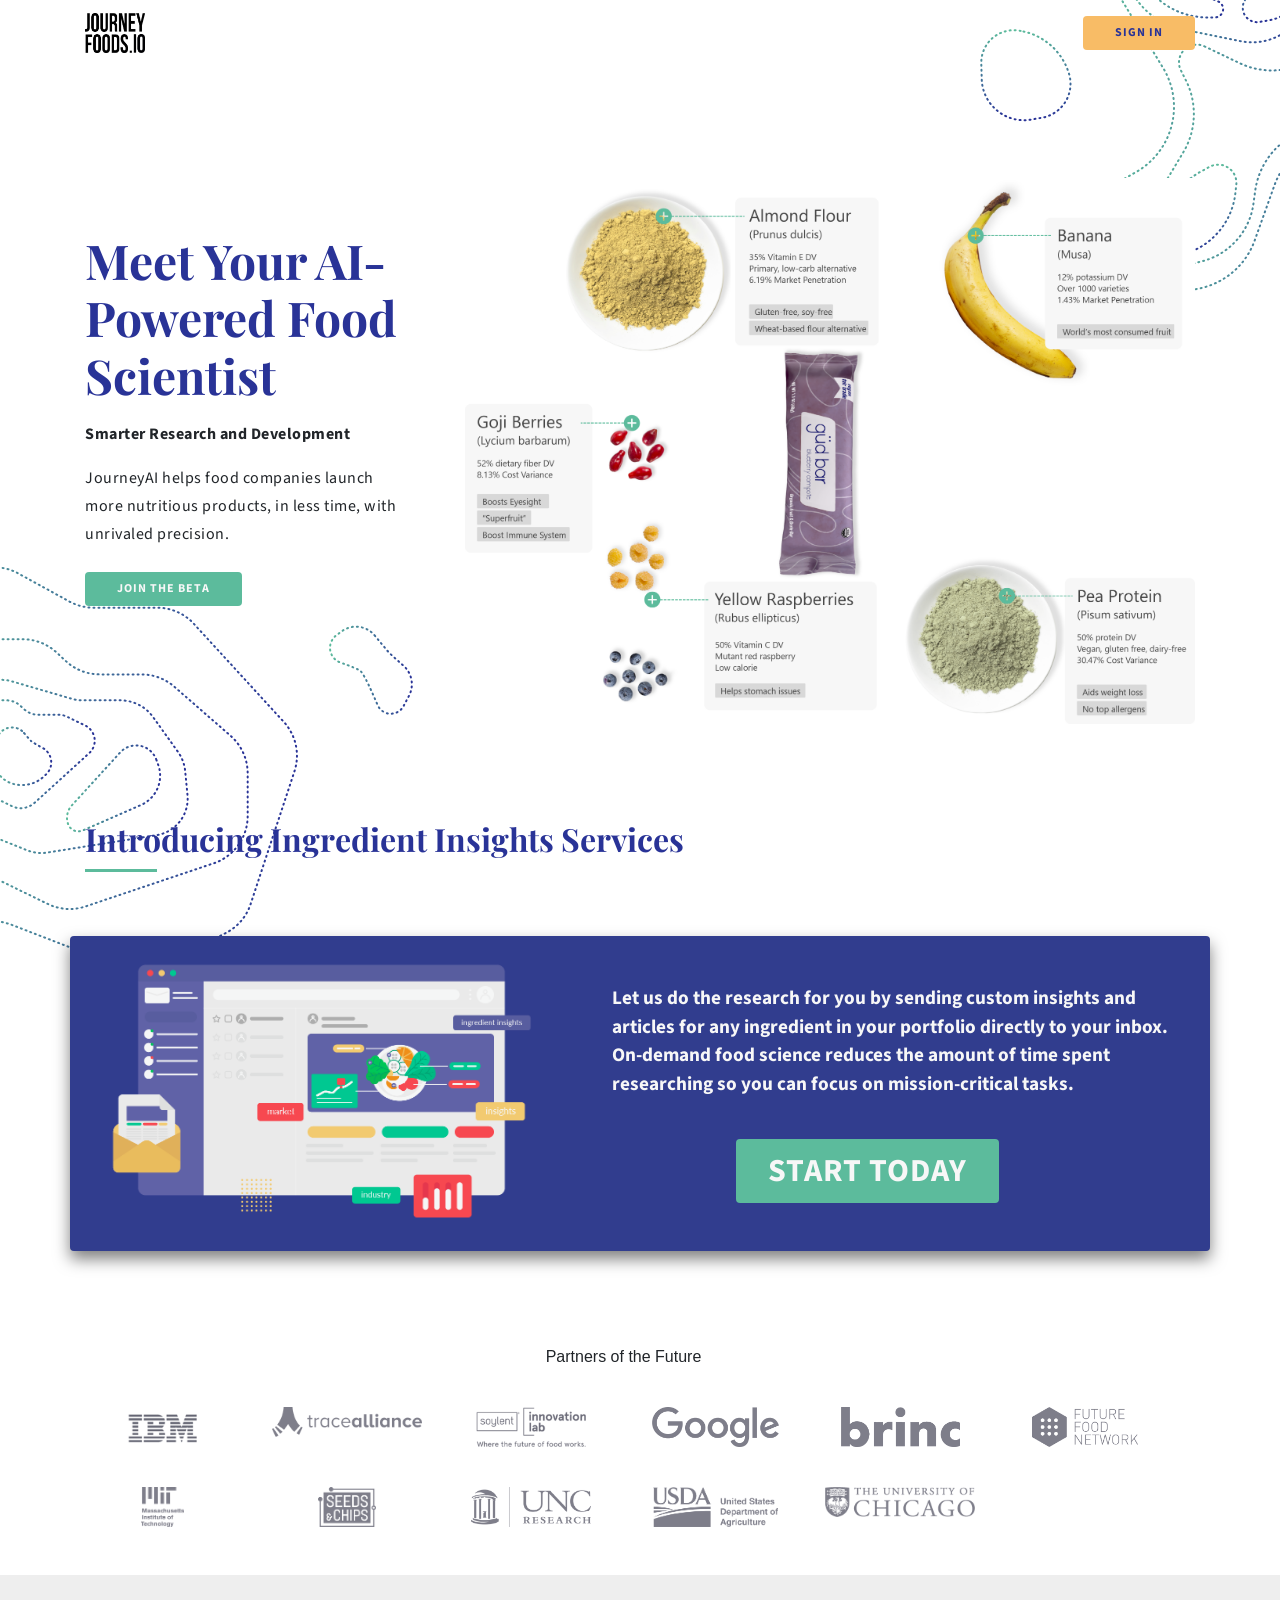
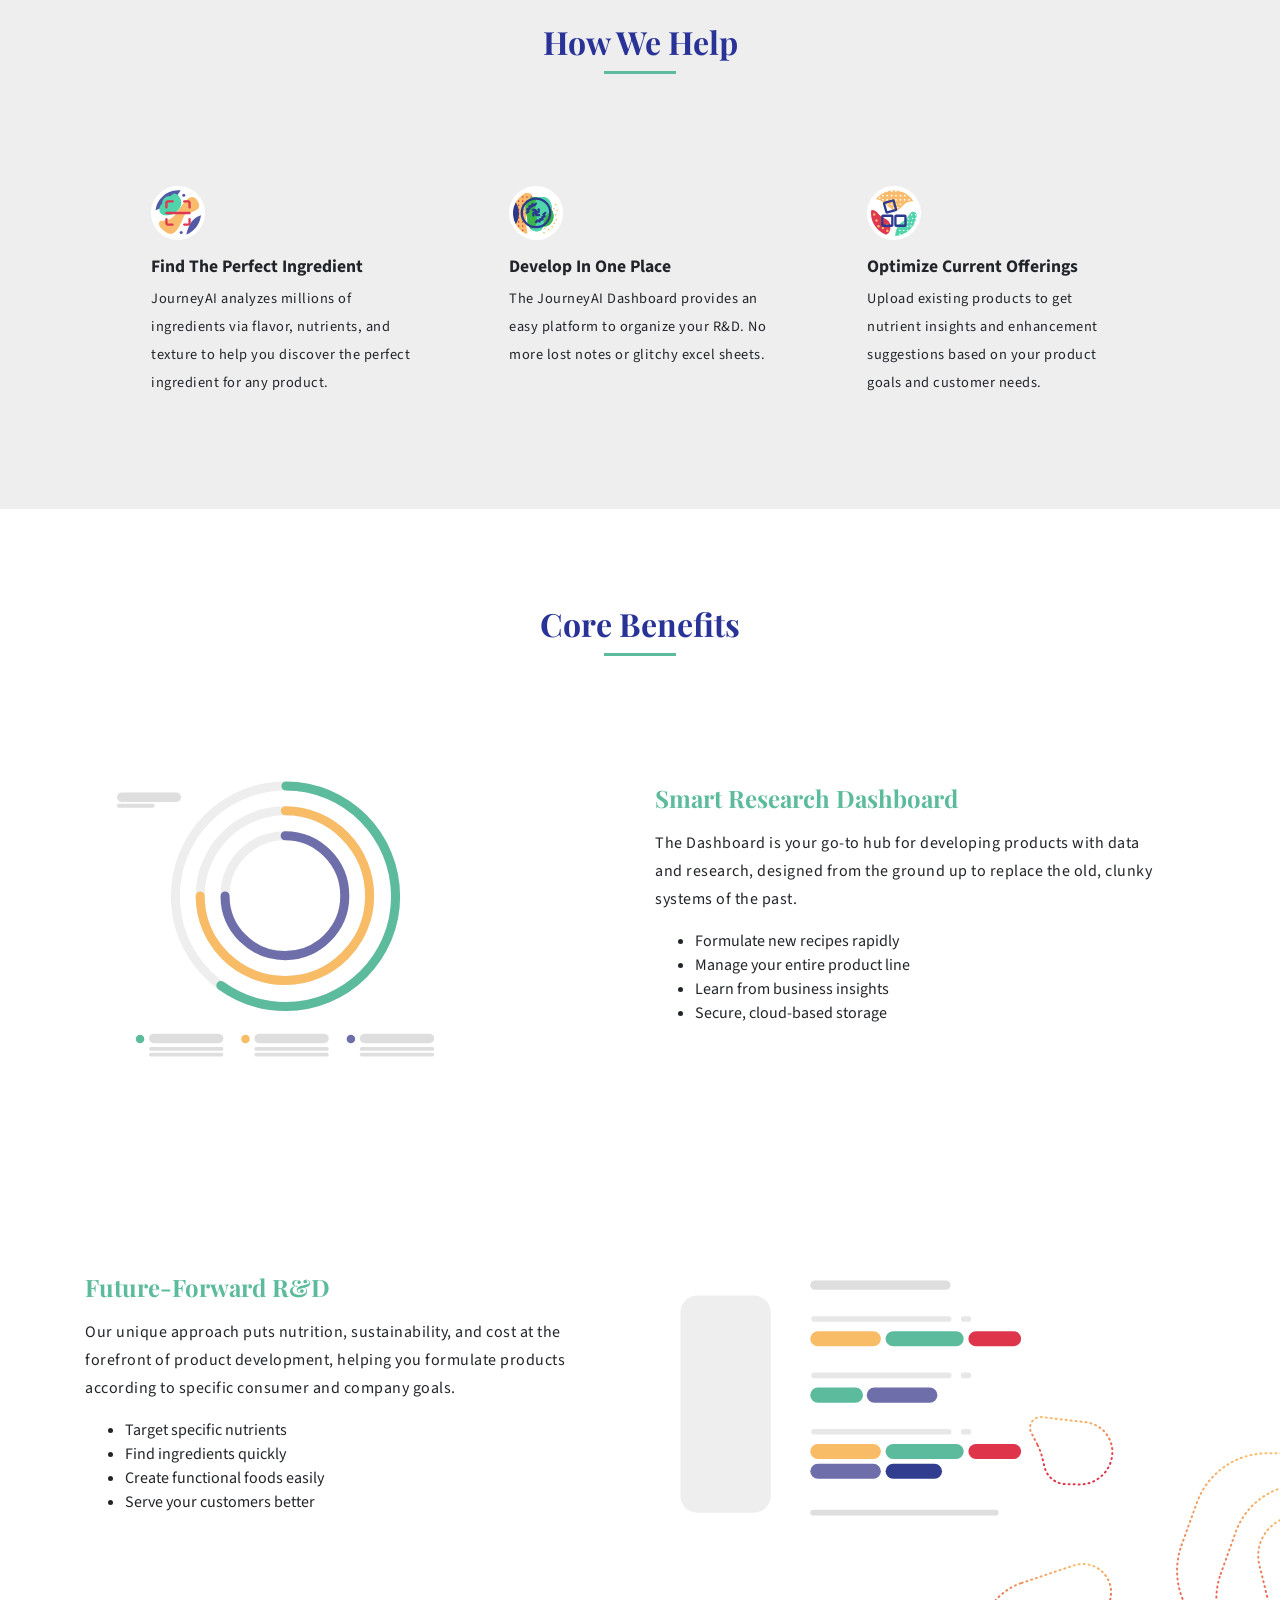
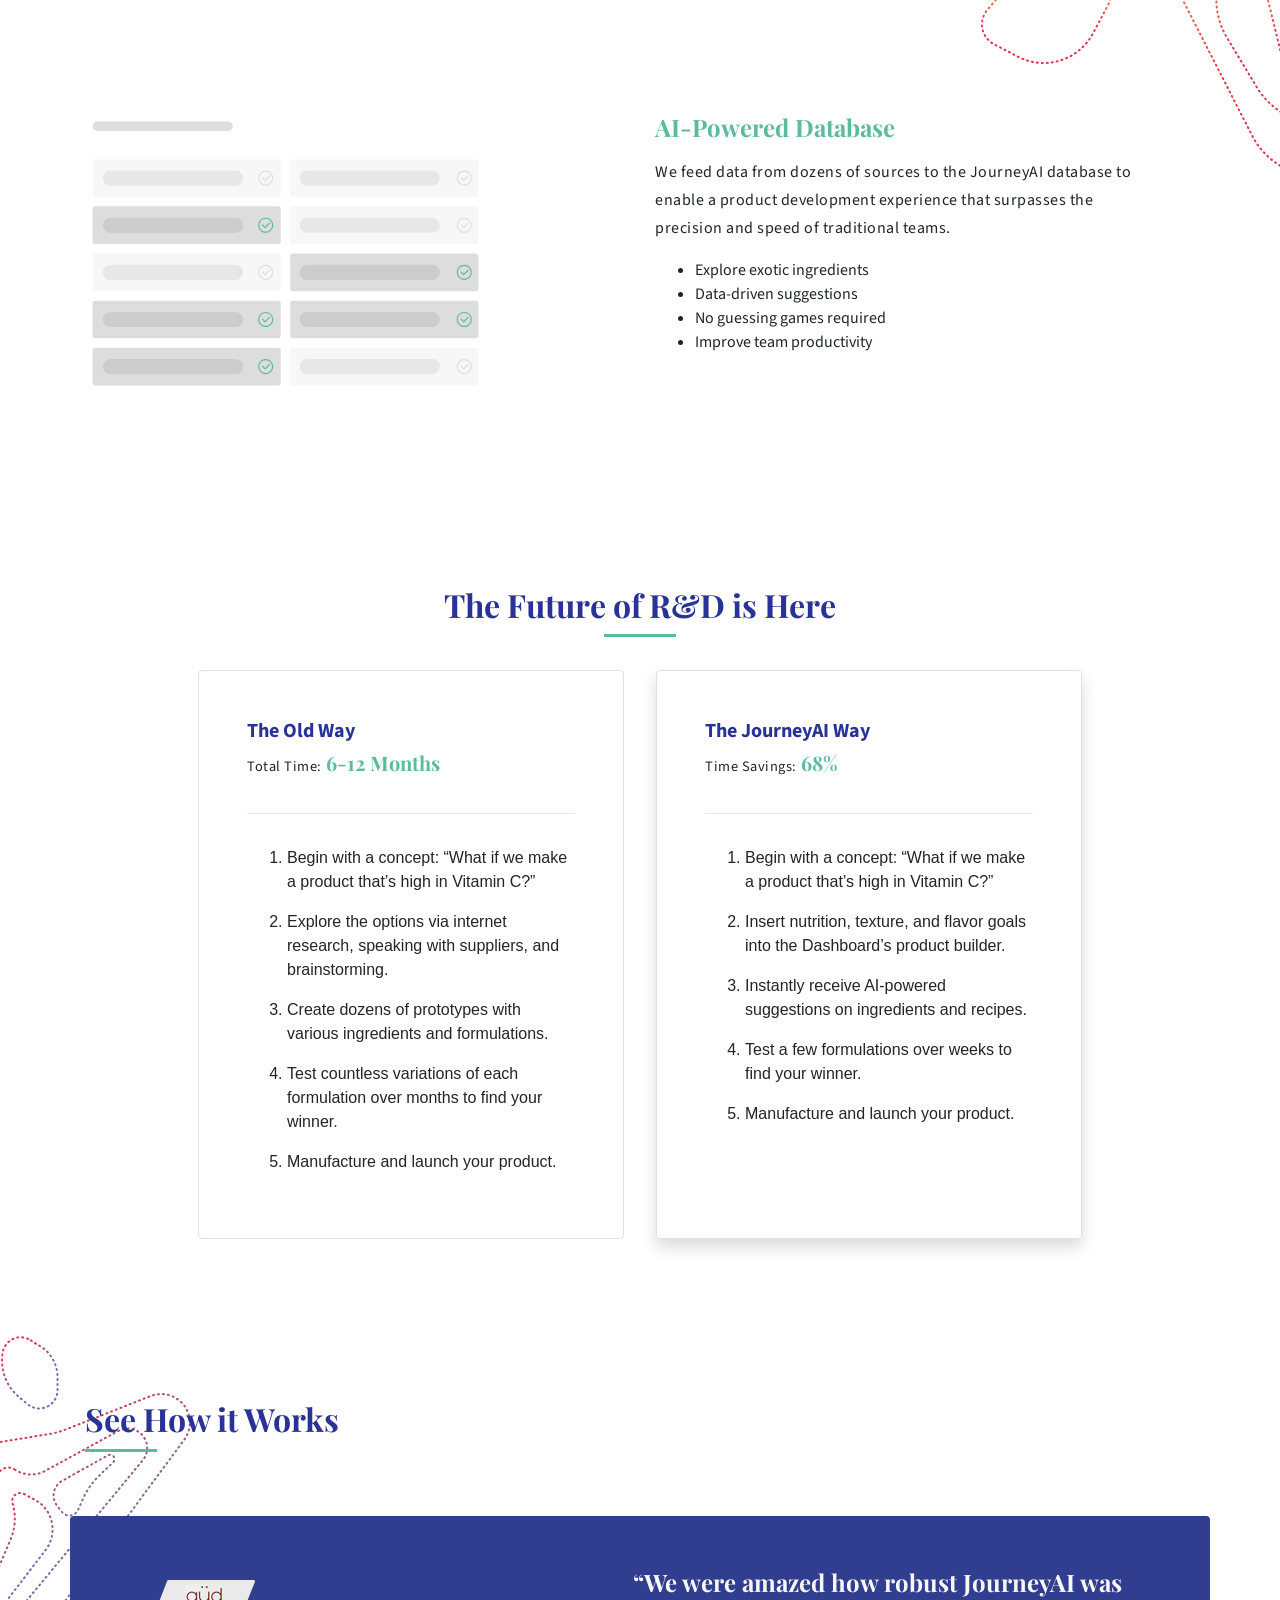
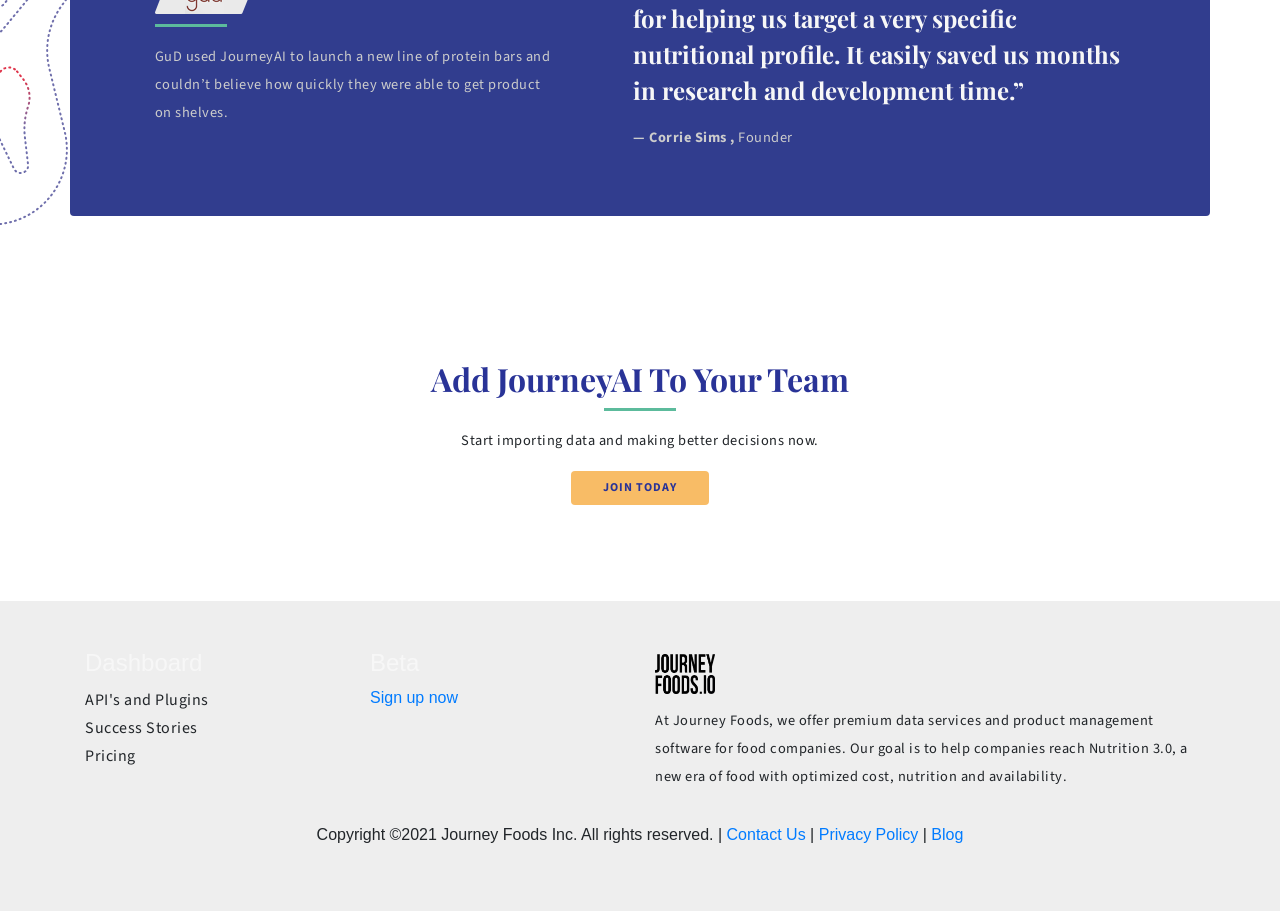
==== index.html @ f8fa7ce0 "Fixed journeyfoods.css stylesheet reference and removed img-fluid tags from partner images" ====
<!DOCTYPE html>
<html lang="en">

<head>

    <!-- Google Tag Manager -->
<script>(function(w,d,s,l,i){w[l]=w[l]||[];w[l].push({'gtm.start':
new Date().getTime(),event:'gtm.js'});var f=d.getElementsByTagName(s)[0],
j=d.createElement(s),dl=l!='dataLayer'?'&l='+l:'';j.async=true;j.src=
'https://www.googletagmanager.com/gtm.js?id='+i+dl;f.parentNode.insertBefore(j,f);
})(window,document,'script','dataLayer','GTM-5C6CC58');</script>
<!-- End Google Tag Manager -->
    
  <meta charset="utf-8">
  <meta name="viewport" content="width=device-width, initial-scale=1, shrink-to-fit=no">

  <title>Journey Foods IO | Software Product Hub for Food Research</title>
  <meta name="description" content="A cloud-based food hub driven by AI to support scientists, founders, supply chains, and manufacturers in product management, ingredient optimization. Try now.">
  <meta name="keywords" content="AI, ML, FoodTech, Research, Nutrition, Micro Foods, Journey Foods">
  <meta name="author" content="Riana Lynn">

  <!-- Meta Share -->
  <meta property="og:title" content="Journey Foods IO | Software Product Hub for Food Research" />
  <meta property="og:type" content="website" />
  <meta property="og:image" content="images/screen.jpg" />

  <!-- Bootstrap core CSS -->
  <link href="vendor/bootstrap/css/bootstrap.min.css" rel="stylesheet">

  <!-- JF CSS -->
  <link href="css/journeyfoods.css" rel="stylesheet">
  <link rel="icon" href="favicon.ico" type="image/x-icon"/>


  <link href="https://fonts.googleapis.com/css?family=Playfair+Display:400,700|Source+Sans+Pro:400,600&display=swap" rel="stylesheet">

  <link rel="stylesheet" href="https://unpkg.com/aos@next/dist/aos.css" />

  <!-- Global site tag (gtag.js) - Google Analytics -->
  <script async src="https://www.googletagmanager.com/gtag/js?id=UA-124176491-1"></script>
  <script>
    window.dataLayer = window.dataLayer || [];

    function gtag() {
      dataLayer.push(arguments);
    }
    gtag('js', new Date());

    gtag('config', 'UA-124176491-1');
  </script>

<!-- remove Mailchimp form
  <script type="text/javascript" src="//downloads.mailchimp.com/js/signup-forms/popup/unique-methods/embed.js" data-dojo-config="usePlainJson: true, isDebug: false"></script>


  <script type="text/javascript">
    window.dojoRequire(["mojo/signup-forms/Loader"], function(L) {
      L.start({
        "baseUrl": "mc.us12.list-manage.com",
        "uuid": "46c966e5a8d63a16d81ec2aaf",
        "lid": "5d8a90af8a",
        "uniqueMethods": true
      })
    })
  </script>
-->

</head>

<body class="overflow-x-hidden">
    
    <!-- Google Tag Manager (noscript) -->
<noscript><iframe src="https://www.googletagmanager.com/ns.html?id=GTM-5C6CC58"
height="0" width="0" style="display:none;visibility:hidden"></iframe></noscript>
<!-- End Google Tag Manager (noscript) -->


  <!-- Navigation -->
  <nav class="navbar navbar-dark navbar-expand-lg static-top">
    <div class="container">
      <a class="navbar-brand" href="#"><img src="https://journey-foods-riana-lynn.github.io/journeyfoodssales/jf-logo.png" width="60" alt="Journey Foods IO Logo">
      </a>
      <button class="navbar-toggler" type="button" data-toggle="collapse" data-target="#navbarResponsive" aria-controls="navbarResponsive" aria-expanded="false" aria-label="Toggle navigation">
        <span class="navbar-toggler-icon"></span>
      </button>
      <div class="collapse navbar-collapse" id="navbarResponsive">
        <ul class="navbar-nav ml-auto">
          <a href="https://app.journeyfoods.io" class="btn btn-yellow">Sign In</a>
        </ul>
      </div>
    </div>
  </nav>

  <!-- Page Content -->
  <div class="bg-element-1">
    <img class="img-fluid mt-3 mx-auto" src="assets/img/bg_element-1.svg" alt="Journey Foods IO" max-width="100">
  </div>
  <div class="container py-md-5">
    <div class="row align-items-center">
      <div class="col-sm-12 col-md-8 order-md-2 pt-sm-5">
        <img class="img-fluid mt-3" src="assets/img/hero-food-data.png" alt="JourneyAI Dashboard" height="auto">
      </div>
      <div class="col-md-4 order-md-1 text-center text-md-left pr-md-5">
        <h1 class="mb-3">Meet Your AI-Powered Food Scientist</h1>
        <p class="lead">
          <strong>Smarter Research and Development</strong>
        </p>
        <p class="lead mb-4">
          JourneyAI helps food companies launch more nutritious products, in less time, with unrivaled precision.
        </p>
        <a href="https://dashboard.journeyfoods.io/inquiry-form" class="btn">Join the Beta</a>
      </div>
    </div>
  </div>

  <div class="bg-element-4">
    <img class="img-fluid mt-3 mx-auto" src="assets/img/bg_element-4.svg" alt="Journey Foods IO" max-width="100">
  </div>

<div class="container" data-aos="fade-up">
  <div class="row">
    <div class="container pt-5">
      <h2>Introducing Ingredient Insights Services</h2>
      <hr class="green-bar green-bar-left">
    </div>
  </div>
</div>

<div class="container py-5" data-aos="fade-up">
  <div class="bg-blue rounded row justify-content-around align-items-center p-4 drop-shadow">
    <div class="col-md-5 rounded">
      <img class="img-fluid" srcset="assets/img/Deliver3-01.png,
                                assets/img/Deliver3-01.png" src="assets/img/Deliver3-01.png"
        alt="JourneyAI Dashboard">
    </div>
    <div class="col-md-7 mx-auto">
      <div class="row ml-5">
        <blockquote class="font-md-size">
          Let us do the research for you by sending custom insights and articles for any ingredient in your portfolio directly to
          your inbox. On-demand food science reduces the amount of time spent researching so you can focus on mission-critical
          tasks.
        </blockquote>
      </div>
      <div class="row justify-content-center align-items-center mt-4">
        <a href="https://dashboard.journeyfoods.io/ingredients" class="btn-start-today rounded ">START TODAY</a>
      </div>

    </div>
  </div>
</div>
  <div class="container py-5">
    <div class="row align-items-center">
      <div class="col-md-12 order-md-1 text-center pr-md-5">
        <h6 class="mb-3">Partners of the Future</h6>
        <div class="row logos">
          <div class="col-6 col-md-2 mt-4"><img class="mx-auto" src="assets/img/logo-ibm.png" alt="IBM logo"></div>
          <div class="col-6 col-md-2 mt-4"><img class="mx-auto" src="assets/img/logo-tracealliance.png" alt="TraceAlliance logo"></div>
          <div class="col-6 col-md-2 mt-4"><img class="mx-auto" src="assets/img/logo-soylent.png" alt="Soylent logo"></div>
          <div class="col-6 col-md-2 mt-4"><img class="mx-auto" src="assets/img/google-logo.png" alt="Google logo"></div>
          <div class="col-6 col-md-2 mt-4"><img class="mx-auto" src="assets/img/brinc-logo.png" alt="Brinc logo"></div>
          <div class="col-6 col-md-2 mt-4"><img class="mx-auto" src="assets/img/futurefoodnetwork-logo.png" alt="Future Food Network logo"></div>
        </div>
        <div class="row logos">
          <div class="col-6 col-md-2 mt-4"><img class="mt-3 mx-auto" src="assets/img/mit-logo.png" alt="MIT logo"></div>
          <div class="col-6 col-md-2 mt-4"><img class="mt-3 mx-auto" src="assets/img/seeds-chips-logo.png" alt="Seeds Chips logo"></div>
          <div class="col-6 col-md-2 mt-4"><img class="mt-3 mx-auto" src="assets/img/unc-research-logo.png" alt="UNC Research logo"></div>
          <div class="col-6 col-md-2 mt-4"><img class="mt-3 mx-auto" src="assets/img/usda-logo.png" alt="USDA logo"></div>
          <div class="col-6 col-md-2 mt-4"><img class="mt-3 mx-auto" src="assets/img/uofc-logo.png" alt="University of Chicago logo"></div>
        </div>
      </div>
    </div>
  </div>

  <!-- <div class="py-5">
  </div> -->
  <!-- How We Help-->
  <div class="container-fluid">


    <div class="row bg-grey">
      <div class="container text-center pt-5">
        <h2>How We Help</h2>
        <hr class="green-bar">
      </div>
    </div>


    <div class="row bg-grey">
      <div class="container p-5" data-aos="fade-up" data-aos-duration="1200">
        <div class="how-we-help row text-center text-md-left">
          <div class="col-md-4 p-sm-5 p-md-5">
            <img class="img-fluid mb-3 mx-auto" src="assets/img/target.svg" alt="Nutrition Forward" width="54" height="54">
            <h4>Find The Perfect Ingredient</h4>
            <p>JourneyAI analyzes millions of ingredients via flavor, nutrients, and texture to help you discover the perfect ingredient for any product.</p>
          </div>
          <div class="col-md-4 p-sm-5 p-md-5">
            <img class="img-fluid mb-3 mx-auto" src="assets/img/blend.svg" alt="Nutrition Forward" width="54" height="54">
            <h4>Develop In One Place</h4>
            <p>The JourneyAI Dashboard provides an easy platform to organize your R&D. No more lost notes or glitchy excel sheets.</p>
          </div>
          <div class="col-md-4 p-sm-5 p-md-5">
            <img class="img-fluid mb-3 mx-auto" src="assets/img/cube.svg" alt="Nutrition Forward" width="54" height="54">
            <h4>Optimize Current Offerings</h4>
            <p>Upload existing products to get nutrient insights and enhancement suggestions based on your product goals and customer needs.</p>
          </div>
        </div>
      </div>
    </div>

  </div>
  <div class="py-5">
  </div>

  <!--Coer Benefits-->
  <div class="container">
    <div class="row">
      <div class="container text-center">
        <h2>Core Benefits</h2>
        <hr class="green-bar">
      </div>
    </div>
  </div>
  <div class="container" data-aos="fade-up" data-aos-duration="1200">
    <div class="row core-benefits py-5 align-items-center">
      <div class="col-6 mx-auto col-md-6 order-md-1">
        <img class="img-fluid mt-3 mx-auto" src="assets/img/research-dashboard.svg" alt="Research Dashboard" width="400" height="425">

      </div>
      <div class="col-md-6 order-md-2 text-md-left pr-md-5">
        <h3 class="mb-3 bd-text-purple-bright">Smart Research Dashboard</h3>
        <p class="lead">
          The Dashboard is your go-to hub for developing products with data and research, designed from the ground up to replace the old, clunky systems of the past.
        </p>
        <ul class="lead mb-4">
          <li>Formulate new recipes rapidly</li>
          <li>Manage your entire product line</li>
          <li>Learn from business insights</li>
          <li>Secure, cloud-based storage</li>
        </ul>
      </div>
    </div>
  </div>

  <div class="container" data-aos="fade-up" data-aos-duration="1200">
    <div class="row core-benefits py-5 align-items-center">
      <div class="col-6 mx-auto col-md-6 order-md-2">

        <img class="img-fluid mt-3 mx-auto" src="nutrition-forward.svg" alt="Nutrition Forward" width="400" height="425">
      </div>
      <div class="col-md-6 order-md-1 text-md-left pr-md-5">
        <h3 class="mb-3 bd-text-purple-bright">Future-Forward R&D</h3>
        <p class="lead">
          Our unique approach puts nutrition, sustainability, and cost at the forefront of product development, helping you formulate products according to specific consumer and company goals.
        </p>
        <ul class="lead mb-4">
          <li>Target specific nutrients
          <li>Find ingredients quickly</li>
          <li>Create functional foods easily</li>
          <li>Serve your customers better</li>
        </ul>
      </div>
    </div>
  </div>



  <div class="container pb-5" data-aos="fade-up">
    <div class="row core-benefits align-items-center">
      <div class="col-6 mx-auto col-md-6 order-md-1">

        <img class="img-fluid mt-3 mx-auto" src="assets/img/ai-database.svg" alt="AI-Powered Database" width="400" height="425">


      </div>
      <div class="col-md-6 order-md-2 text-md-left pr-md-5">
        <h3 class="mb-3 bd-text-purple-bright">AI-Powered Database</h3>
        <p class="lead">
          We feed data from dozens of sources to the JourneyAI database to enable a product development experience that surpasses the precision and speed of traditional teams.
        </p>
        <ul class="lead mb-4">
          <li>Explore exotic ingredients</li>
          <li>Data-driven suggestions</li>
          <li>No guessing games required</li>
          <li>Improve team productivity</li>
        </ul>
      </div>
    </div>
  </div>

  <!-- Old vs New -->
  <div class="container">

    <div class="row pt-5 mt-5" data-aos="fade-up">
      <div class="container text-center">
        <h2>The Future of R&D is Here</h2>
        <hr class="green-bar">
      </div>
    </div>
  </div>
  <div class="future-rd justify-content-md-center row m-0 border border-white" data-aos="fade-up">
    <div class="col-md-4 p-3 m-3 p-md-5 border rounded">
      <h4>The Old Way</h4>
      <p class="d-inline-block">Total Time:</p>
      <h5 class="d-inline-block">6-12 Months</h5>
      <hr>
      <ol>
        <li class="pt-3"> Begin with a concept: “What if we make a product that’s high in Vitamin C?”</li>
        <li class="pt-3"> Explore the options via internet research, speaking with suppliers, and brainstorming.</li>
        <li class="pt-3"> Create dozens of prototypes with various ingredients and formulations.</li>
        <li class="pt-3"> Test countless variations of each formulation over months to find your winner.</li>
        <li class="pt-3"> Manufacture and launch your product.</li>
      </ol>
    </div>
    <div class="col-md-4 p-3 m-3 p-md-5 border shadow rounded">
      <h4>The JourneyAI Way</h4>
      <p class="d-inline-block">Time Savings:</p>
      <h5 class="d-inline-block">68%</h5>
      <hr>
      <ol>
        <li class="pt-3"> Begin with a concept: “What if we make a product that’s high in Vitamin C?”</li>
        <li class="pt-3"> Insert nutrition, texture, and flavor goals into the Dashboard’s product builder.</li>
        <li class="pt-3"> Instantly receive AI-powered suggestions on ingredients and recipes.</li>
        <li class="pt-3"> Test a few formulations over weeks to find your winner.</li>
        <li class="pt-3"> Manufacture and launch your product.</li>
      </ol>
    </div>
  </div>

  <div class="bg-element-3">
    <img class="img-fluid mt-3 mx-auto" src="bg_element-3.svg" alt="Journey Foods IO" max-width="100">
  </div>

  <div class="py-5">
  </div>

  <div class="container">
    <div class="row">
      <div class="container pt-5">
        <h2>See How it Works</h2>
        <hr class="green-bar green-bar-left">
      </div>
    </div>
  </div>

  <div class="container py-5" data-aos="fade-up">
    <div class="case-study bg-blue rounded row  justify-content-around p-5">
      <div class="col-md-5">
        <img class="img-fluid mt-3 mx-auto" srcset="gud-logo.png,
                                assets/img/gud-logo@2x.png 2x" src="assets/img/gud-logo.png" alt="JourneyAI Dashboard">
        <hr class="green-bar green-bar-left">
        <p>GuD used JourneyAI to launch a new line of protein bars and couldn’t believe how quickly they were able to get product on shelves.</p>
        <!-- <button type="button" name="button">Get Case Study</button> -->
      </div>
      <div class="col-md-6">
        <blockquote cite="http://">
          “We were amazed how robust JourneyAI was for helping us target a very specific nutritional profile. It easily saved us months in research and development time.”
        </blockquote>
        <p><strong>— Corrie Sims ,</strong> Founder</p>
      </div>
    </div>
  </div>

  <div class="bg-element-2">
    <img class="img-fluid mt-3 mx-auto" src="assets/img/bg_element-2.svg" alt="Journey Foods IO" max-width="100">
  </div>


  <div class="container py-5" data-aos="fade-up">
    <div class="row p-5 justify-content-around">
      <div class="col-md-6 text-center">
        <h2>Add JourneyAI To Your Team</h2>
        <hr class="green-bar">
        <p>Start importing data and making better decisions now.</p>
        <a href="https://app.journeyfoods.io" class="btn btn-yellow">Join Today</a>
      </div>
    </div>
  </div>


  <!-- Navigation -->
  <!-- Footer -->
  <footer class="page-footer font-small bg-grey pt-4 py-5">

    <!-- Footer Links -->
    <div class="container text-center text-md-left">

      <!-- Grid row -->
      <div class="row">


        <!-- Grid column -->
        <hr class="clearfix w-100 d-md-none pb-3">

        <!-- Grid column -->
        <div class="col-md-3 mb-md-0 mb-3">

          <!-- Links -->
          <h5>Dashboard</h5>

          <ul class="list-unstyled">
            <li>
              <p href="#!">API's and Plugins</p>
            </li>
            <li>
              <p href="#!">Success Stories</p>
            </li>
            <li>
              <p href="#!">Pricing</p>
            </li>
          </ul>

        </div>
        <!-- Grid column -->

        <!-- Grid column -->
        <div class="col-md-3 mb-md-0 mb-3">

          <!-- Links -->
          <h5>Beta</h5>

          <ul class="list-unstyled">
            <li>
              <a href="https://app.journeyfoods.io">Sign up now</a>
            </li>
            <li>
            </li>
          </ul>

        </div>
        <!-- Grid column -->

        <!-- Grid column -->
        <div class="col-md-6 mt-md-0 mt-3">

          <!-- Content -->
          <h5 class="text-uppercase"><a class="navbar-brand" href="#"><img src="jf-logo.png" width="60" alt="Journey Foods IO Logo">
            </a></h5>
          <p>At Journey Foods, we offer premium data services and product management software for food companies. Our goal is to help companies
            reach Nutrition 3.0, a new era of food with optimized cost, nutrition and availability.</p>

        </div>

      </div>
      <!-- Grid row -->

    </div>
    <!-- Footer Links -->

    <!-- Copyright -->
    <div class="footer-copyright text-center py-3">Copyright ©2021 Journey Foods Inc. All rights reserved. | <a href="mailto:research@journeyfoods.com">Contact Us</a> | <a href="/privacy.html">Privacy Policy</a> | <a href="https://medium.com/foodmadesimple">Blog</a>
    </div>
    <!-- Copyright -->

  </footer>
  <!-- Footer -->

  <!-- Bootstrap core JavaScript -->
  <script src="vendor/jquery/jquery.slim.min.js"></script>
  <script src="vendor/bootstrap/js/bootstrap.bundle.min.js"></script>
  <script src="https://unpkg.com/aos@next/dist/aos.js"></script>
  <script>
    AOS.init();
  </script>

  <!-- Start of HubSpot Embed Code -->
<script type="text/javascript" id="hs-script-loader" async defer src="//js.hs-scripts.com/5938852.js"></script>
<!-- End of HubSpot Embed Code -->

</body>

</html>
---- css/journeyfoods.css ----
h1 {
  color: #293397;
  font-family: 'Playfair Display', serif;
  font-weight: bold;
  font-size: 3rem;
}

h2 {
  color: #293397;
  font-family: 'Playfair Display', serif;
  font-weight: bold;
  font-size: 2rem;
}

h3{
  color: #5CBB9C;
  font-family:'Playfair Display', sans-serif;
  font-weight: bold;
  font-size: 1.5rem;
}

h4{
  font-size: 1.1rem;
  font-family:'Source Sans Pro', sans-serif;
  font-weight: bold;
}

h5{color: #f7f7f7;
  font-family:'Lato', sans-serif;
  font-weight: lighter;
  font-size: 1.5rem;
}

p {
  font-size: .9rem;
  letter-spacing: .5px;
  line-height: 1.75rem;
  font-family:'Source Sans Pro', sans-serif;
}

.lead{
  font-size: 1rem;
  font-family:'Source Sans Pro', sans-serif;
  font-weight: 400;
}


.future-rd h4{
    font-size: 1.25rem;
    color: #293397;
}

.future-rd h5{
    font-size: 1.25rem;
    color: #5CBB9C;
    font-family: "Playfair Display", serif;
    font-weight: bold;
}




.bg-blue{
  background-color: #313D8E;
}
.bg-green{
  background-color: #5CBB9C;
}

.bg-grey{
  background-color: #eee;
}

.green-bar{
  margin-top: 10px;
    margin-bottom: 16px;
    /* margin-left: 0; */
    border-top: 3px solid #5CBB9C;
    border-left: none;
    max-width: 4.5rem;
}

.green-bar-left{
  margin-left: 0;
}

.bg-element-1{
  position: absolute;
  right: -200px;
  top: -120px;
  z-index:0;
}

.bg-element-2{
  position: absolute;
  left: -100px;
  top: 4520px;
  z-index:-1;
}

.bg-element-3{
  position: absolute;
  right: -250px;
  top: 3000px;
  z-index:-1;
}

.bg-element-4{
  position: absolute;
  left: -150px;
  top: 550px;
  z-index:-1;
}

@media only screen and (max-width: 800px) {
  .bg-element-1,
  .bg-element-2,
  .bg-element-3,
  .bg-element-4{
    display: none;
  }
}

.case-study p,
.case-stuy h3{
  color: #ccc;
}

blockquote{
  color: #f7f7f7;
  font-family:'Playfair Display', sans-serif;
  font-weight: bold;
  font-size: 1.5rem;
}

.btn-start-today{
  background-color: #5cbb9c;
  border-radius: .25rem;
  border: 0;
  padding: .5rem 2rem;
  font-size: 2rem;
  font-family: 'Source Sans Pro', sans-serif;
  font-weight: bold;
  text-transform: uppercase;
  letter-spacing: 1px;
  color: #f7f7f7;
  z-index: 99;
}
.font-md-size {
  font-size: 1.2rem;
  font-family:'Source Sans Pro', sans-serif;
}
.drop-shadow {
  box-shadow: 0 0.5rem 1rem rgba(0, 0, 0, 0.5) !important;
}
.btn{
  background-color: #5cbb9c;
  border-radius: .25rem;
  border: 0;
  padding: .5rem 2rem;
  font-size: .75rem;
  font-family: 'Source Sans Pro', sans-serif;
  font-weight: bold;
  text-transform: uppercase;
  letter-spacing: 1px;
  color: #f7f7f7;
  z-index: 99;
}

.btn-yellow{
  background-color: #F8BC66;
  color:#293397;
}

.how-we-help{
  /* color: #f7f7f7; */
}

/*footer*/

.list-unstyled p{
  margin-bottom: 0;
  font-size: 1rem;
}

.logos img{
  max-height: 40px;
  max-width: 150px;
}

.overflow-x-hidden{
  overflow-x: hidden;
}
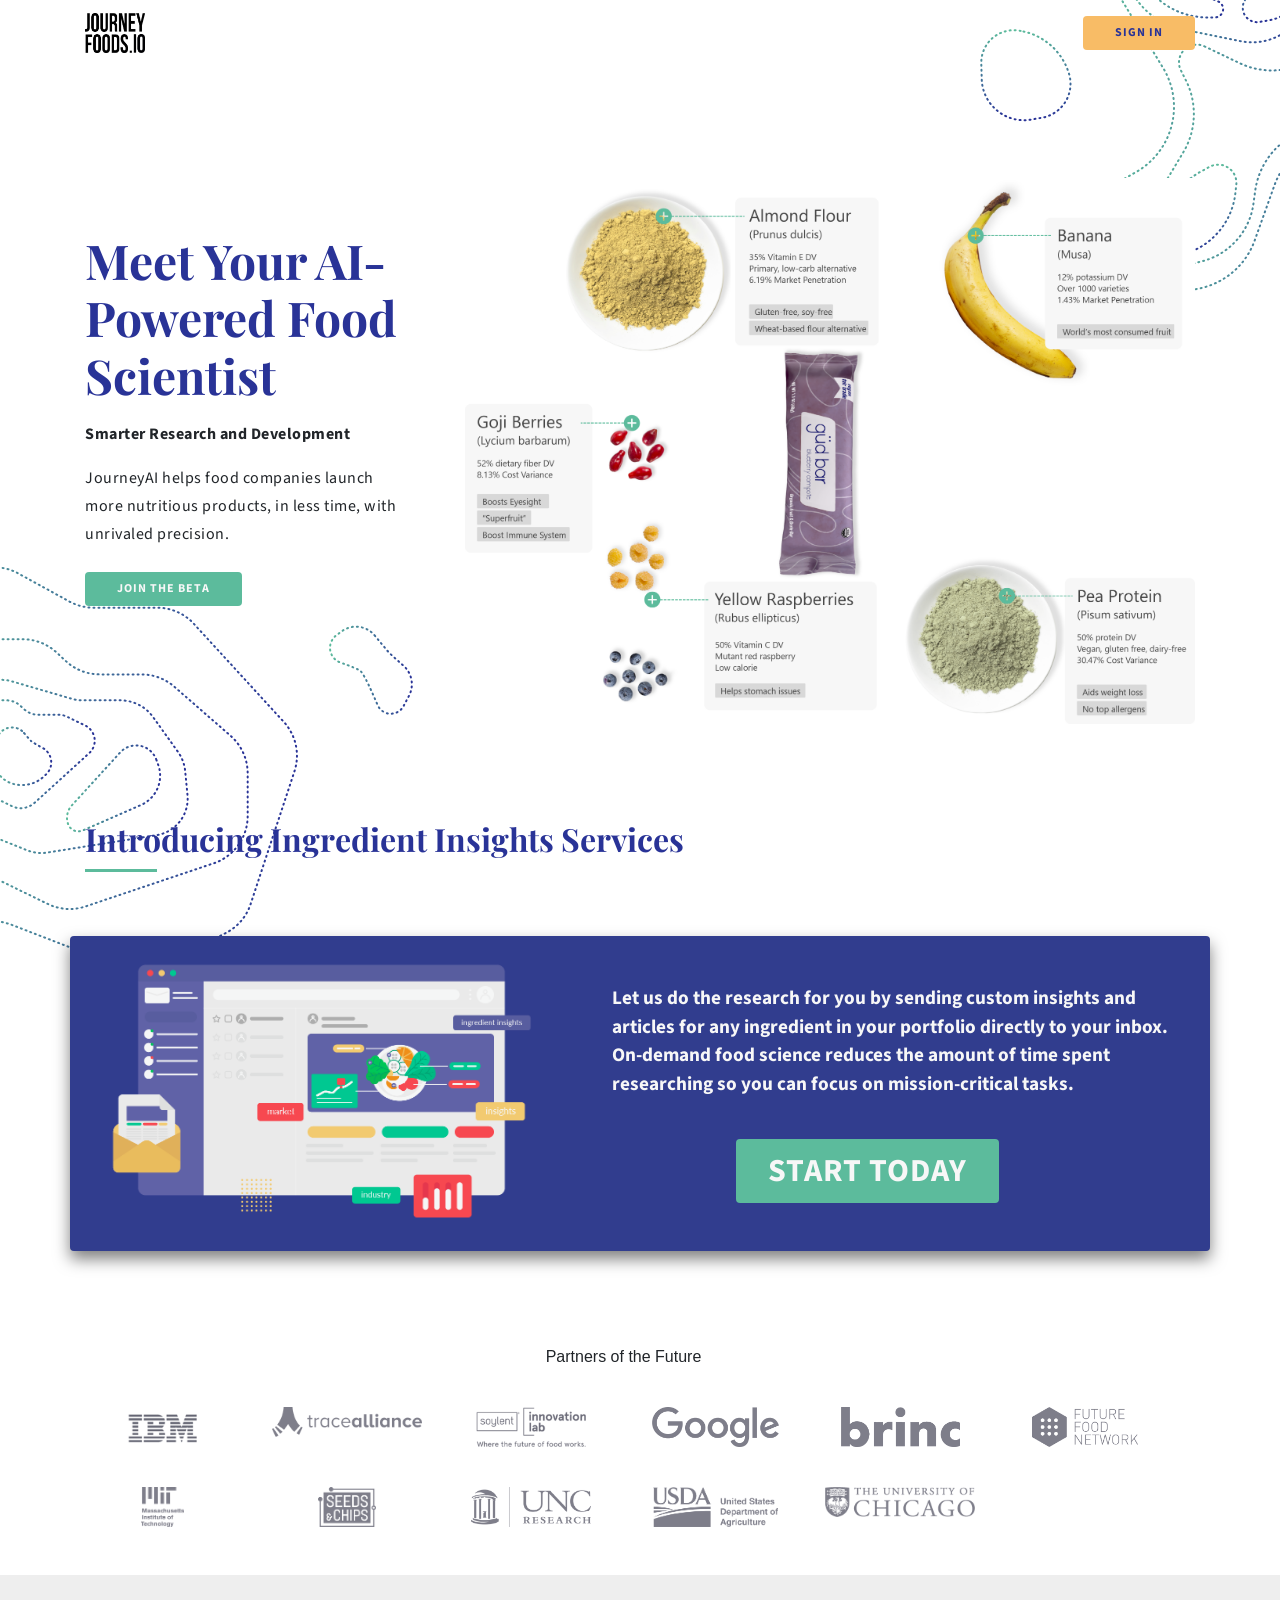
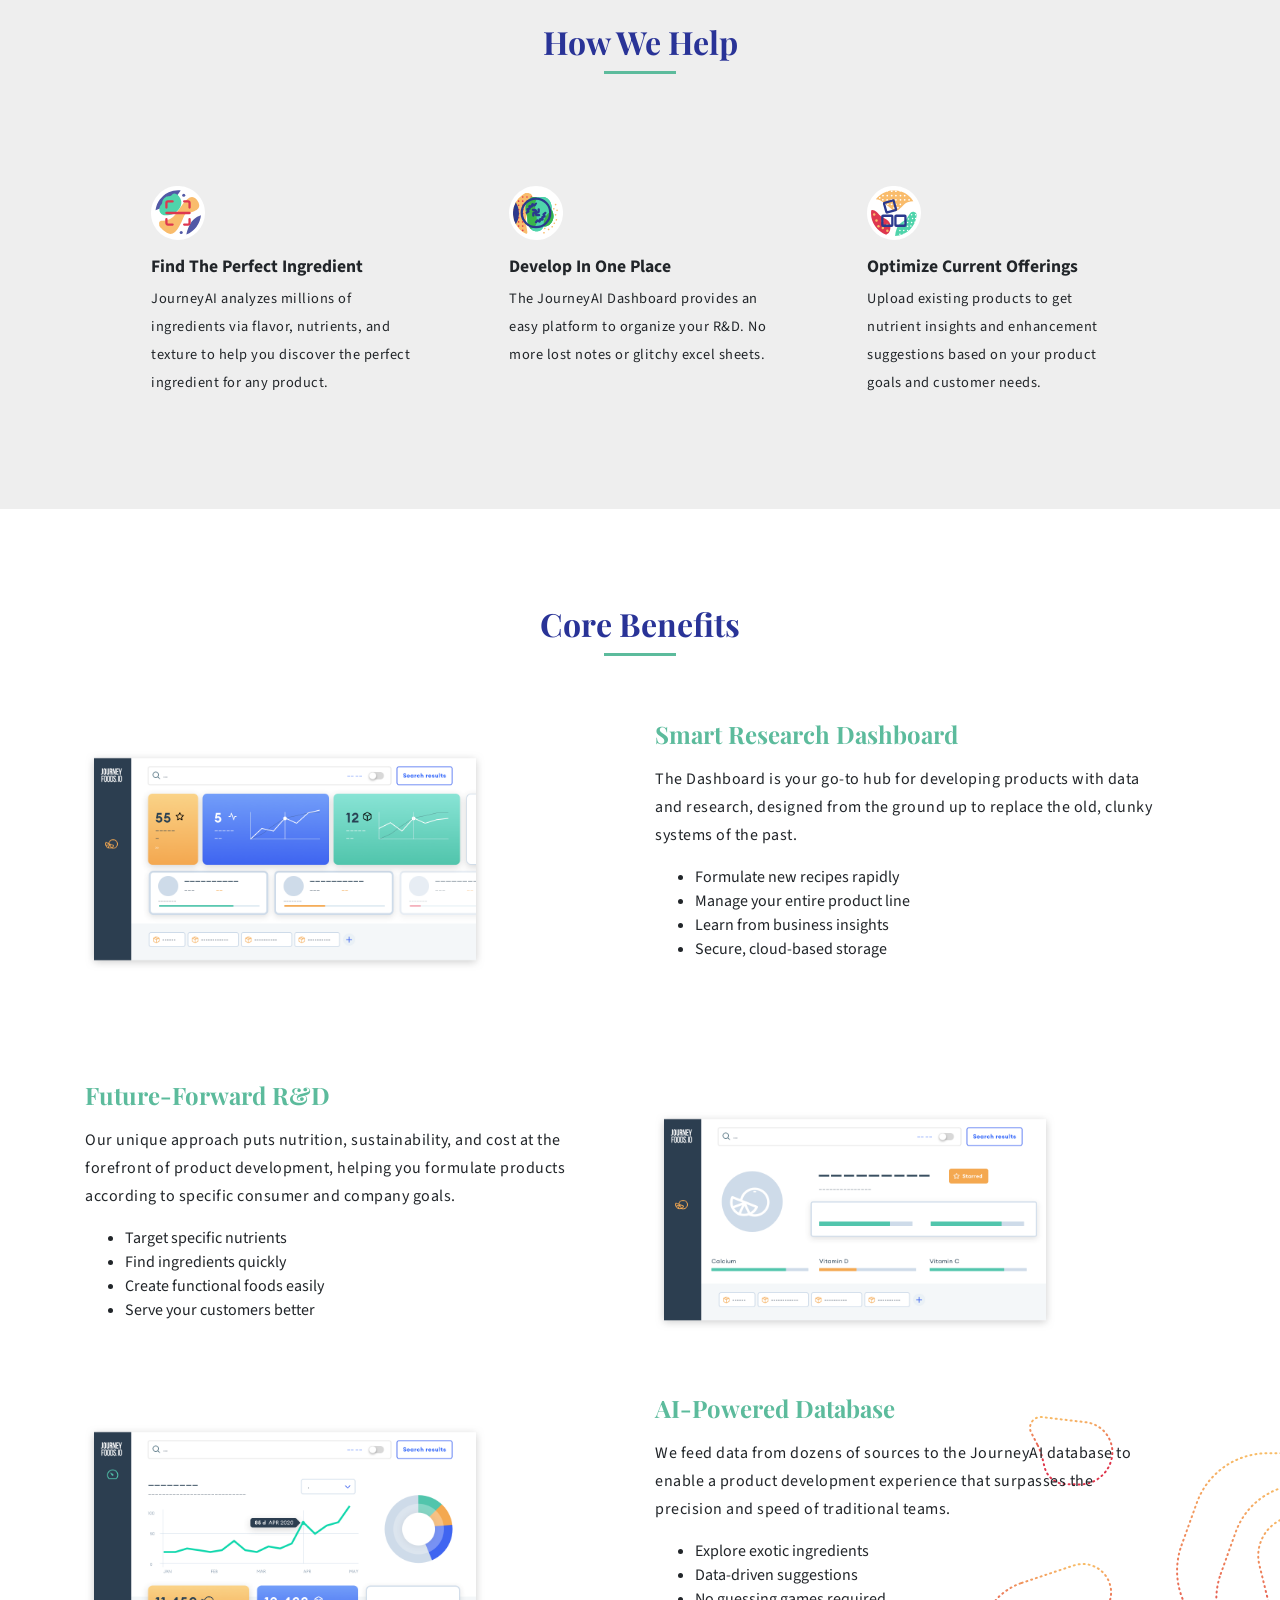
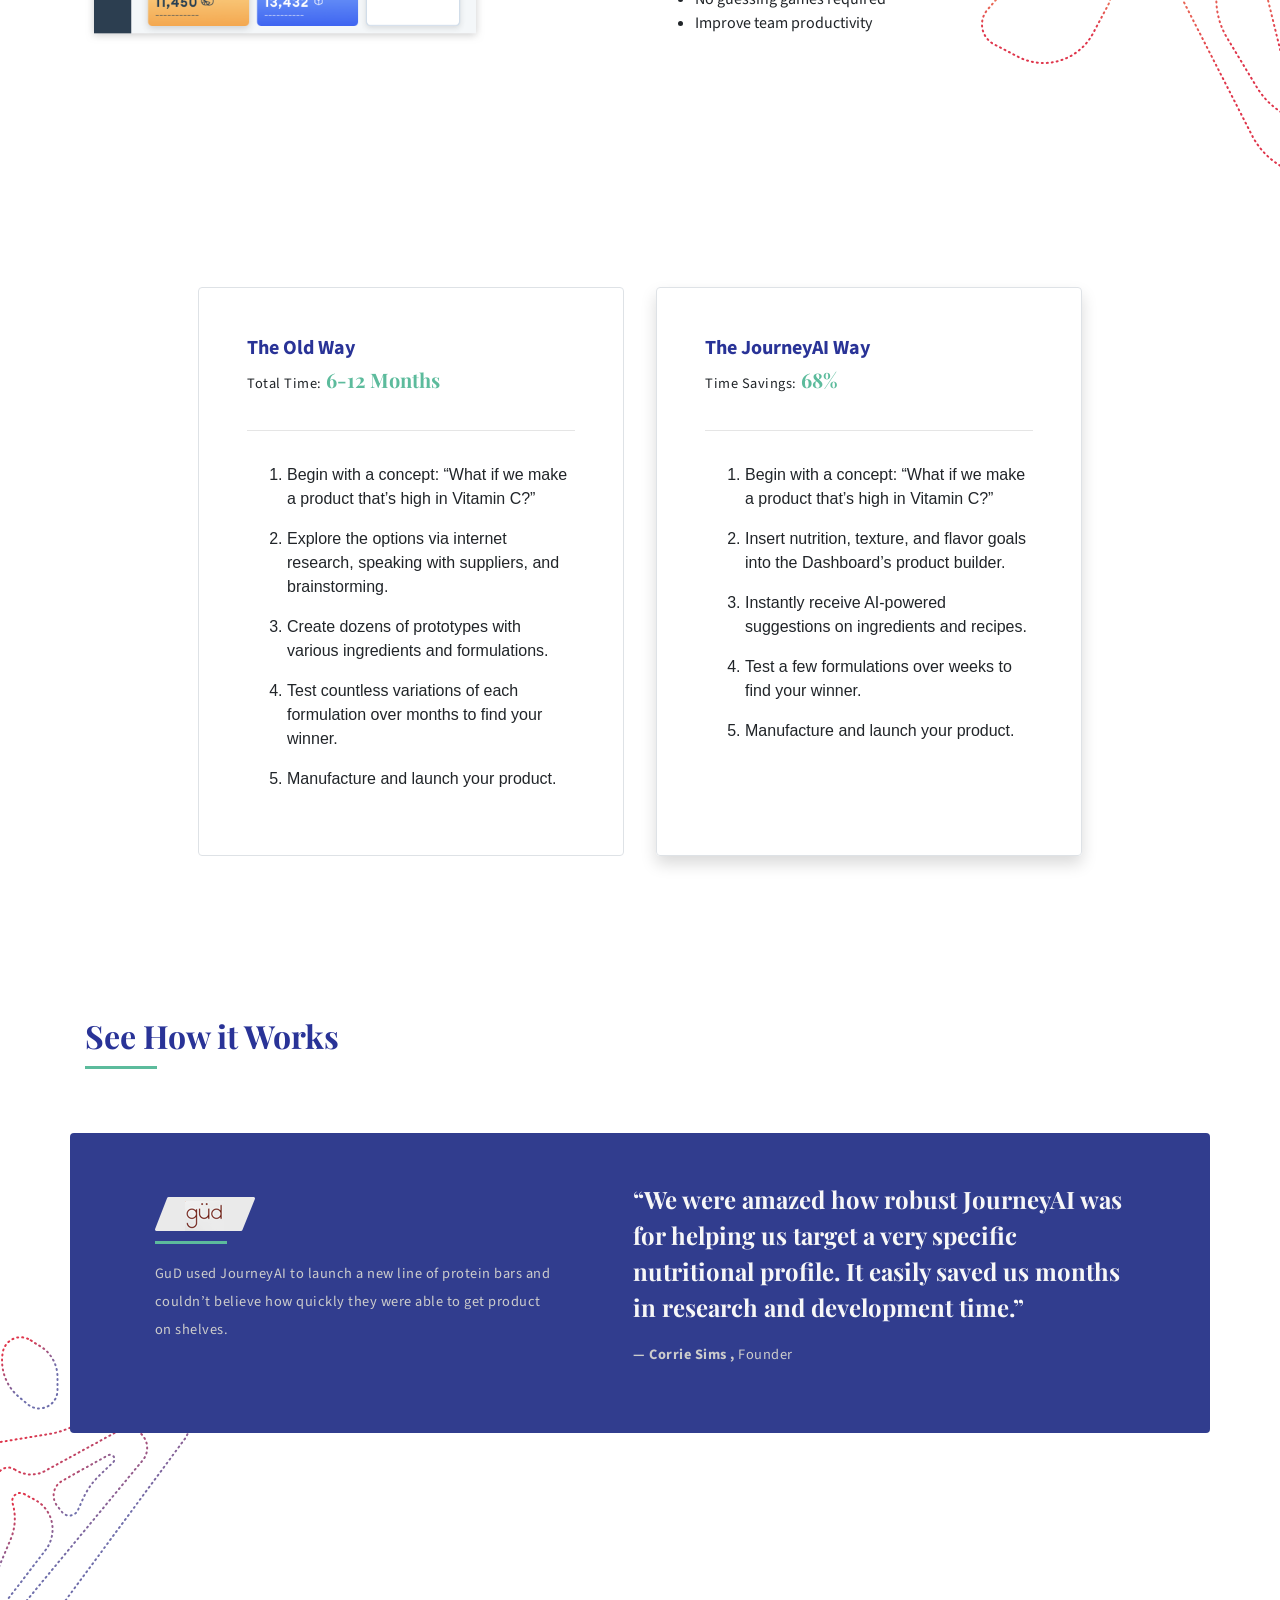
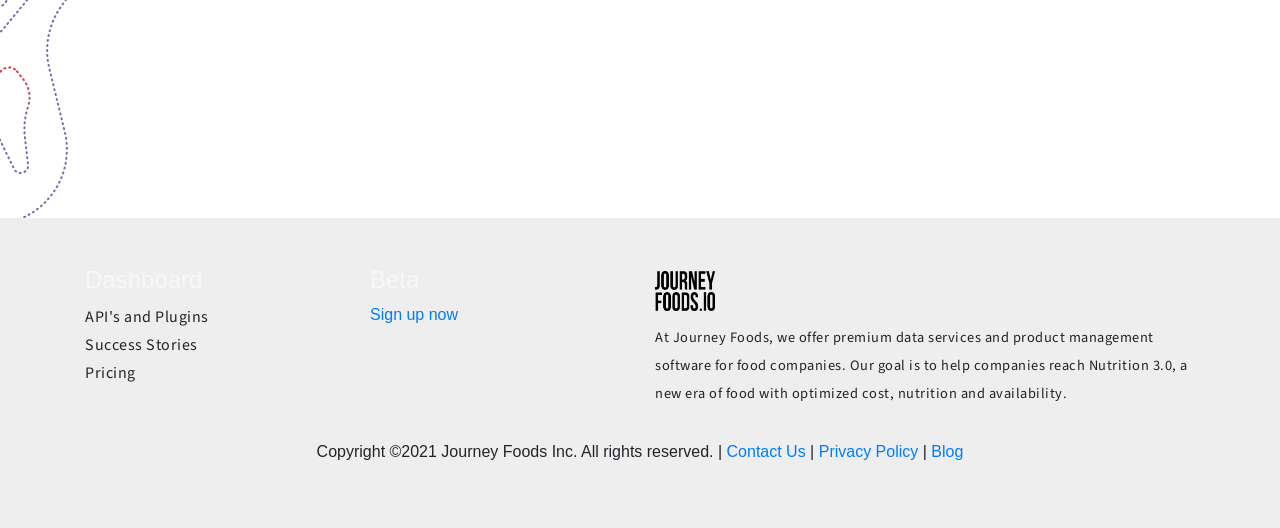
==== commit 6e7cd10f: "Replaced images in platform overview with images from old wordpress site" ====
--- a/index.html
+++ b/index.html
@@ -223,7 +223,7 @@
   <div class="container" data-aos="fade-up" data-aos-duration="1200">
     <div class="row core-benefits py-5 align-items-center">
       <div class="col-6 mx-auto col-md-6 order-md-1">
-        <img class="img-fluid mt-3 mx-auto" src="assets/img/research-dashboard.svg" alt="Research Dashboard" width="400" height="425">
+        <img class="img-fluid mt-3 mx-auto" src="assets/img/web-version-ui-1-1.png" alt="Research Dashboard" width="400" height="425">
 
       </div>
       <div class="col-md-6 order-md-2 text-md-left pr-md-5">
@@ -245,7 +245,7 @@
     <div class="row core-benefits py-5 align-items-center">
       <div class="col-6 mx-auto col-md-6 order-md-2">
 
-        <img class="img-fluid mt-3 mx-auto" src="nutrition-forward.svg" alt="Nutrition Forward" width="400" height="425">
+        <img class="img-fluid mt-3 mx-auto" src="assets/img/web-version-ui-2-1.png" alt="Nutrition Forward" width="400" height="425">
       </div>
       <div class="col-md-6 order-md-1 text-md-left pr-md-5">
         <h3 class="mb-3 bd-text-purple-bright">Future-Forward R&D</h3>
@@ -268,7 +268,7 @@
     <div class="row core-benefits align-items-center">
       <div class="col-6 mx-auto col-md-6 order-md-1">
 
-        <img class="img-fluid mt-3 mx-auto" src="assets/img/ai-database.svg" alt="AI-Powered Database" width="400" height="425">
+        <img class="img-fluid mt-3 mx-auto" src="assets/img/web-version-ui-3-1.png" alt="AI-Powered Database" width="400" height="425">
 
 
       </div>
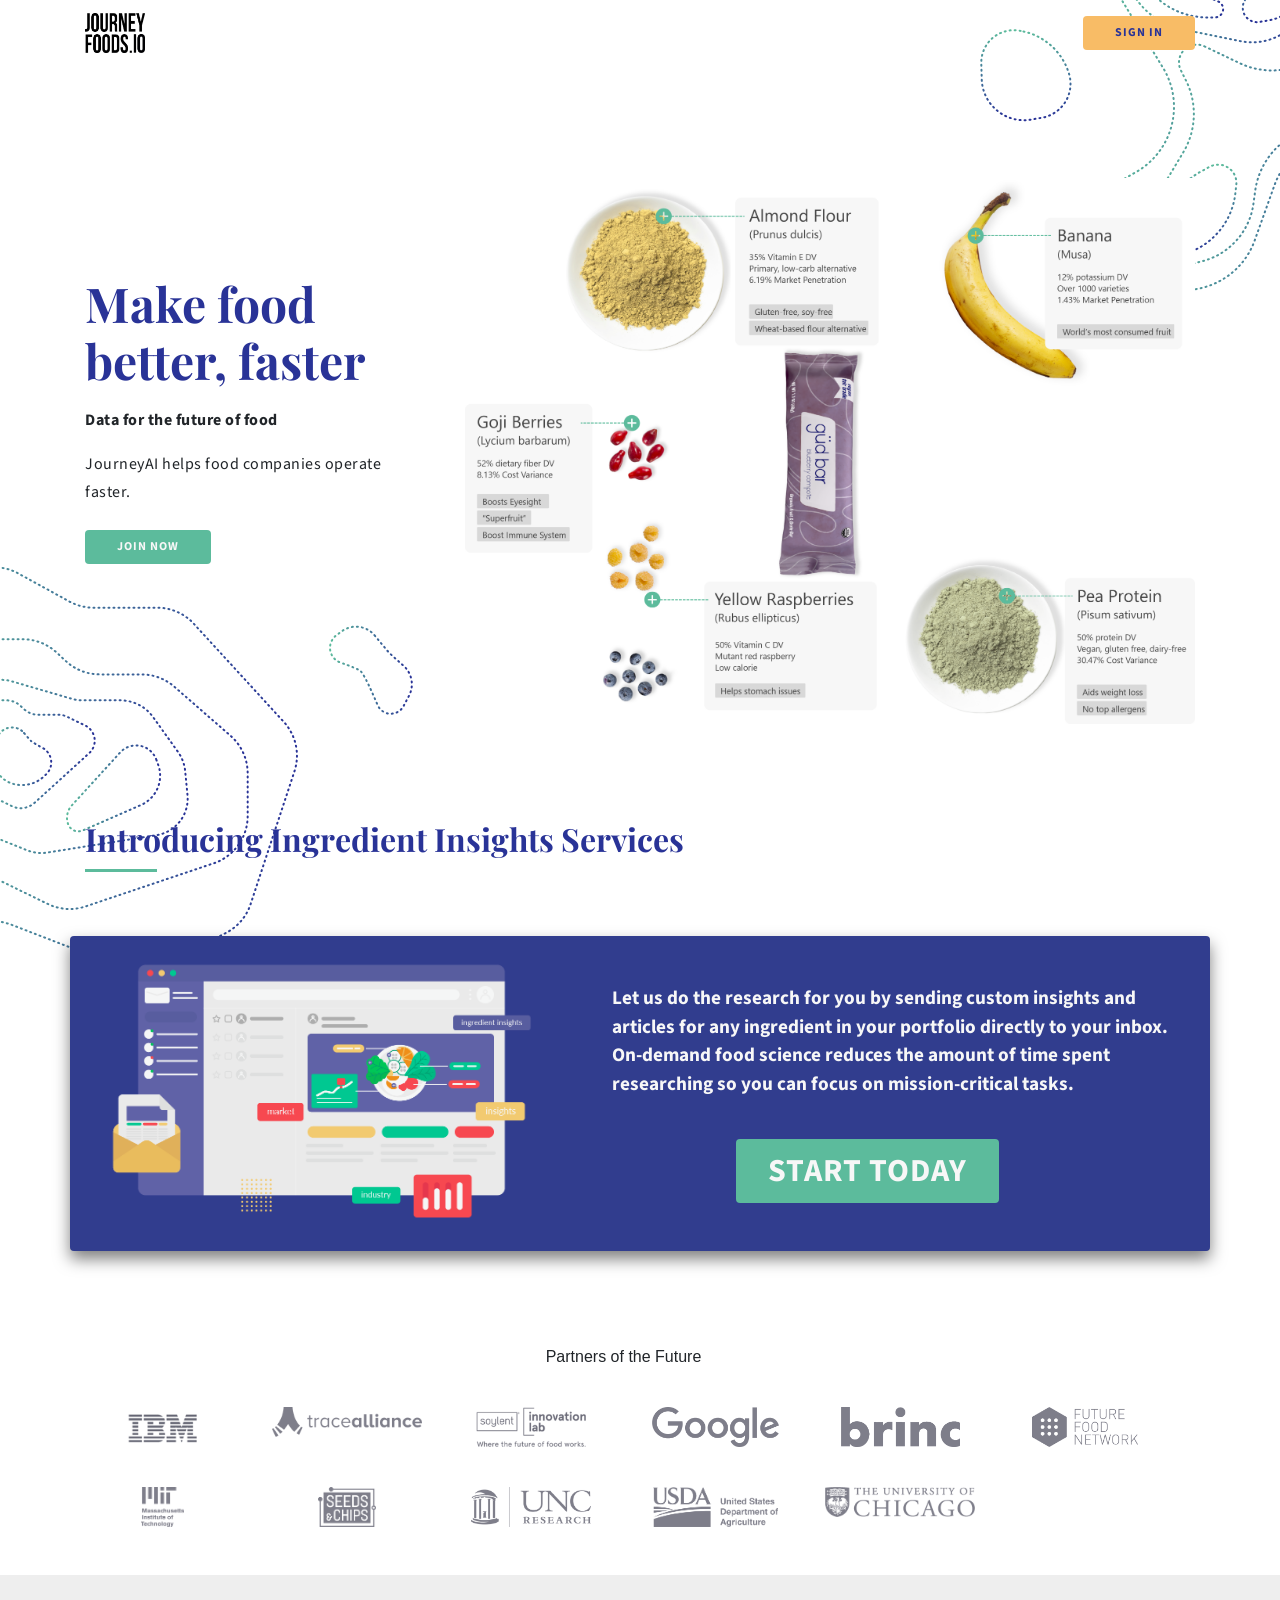
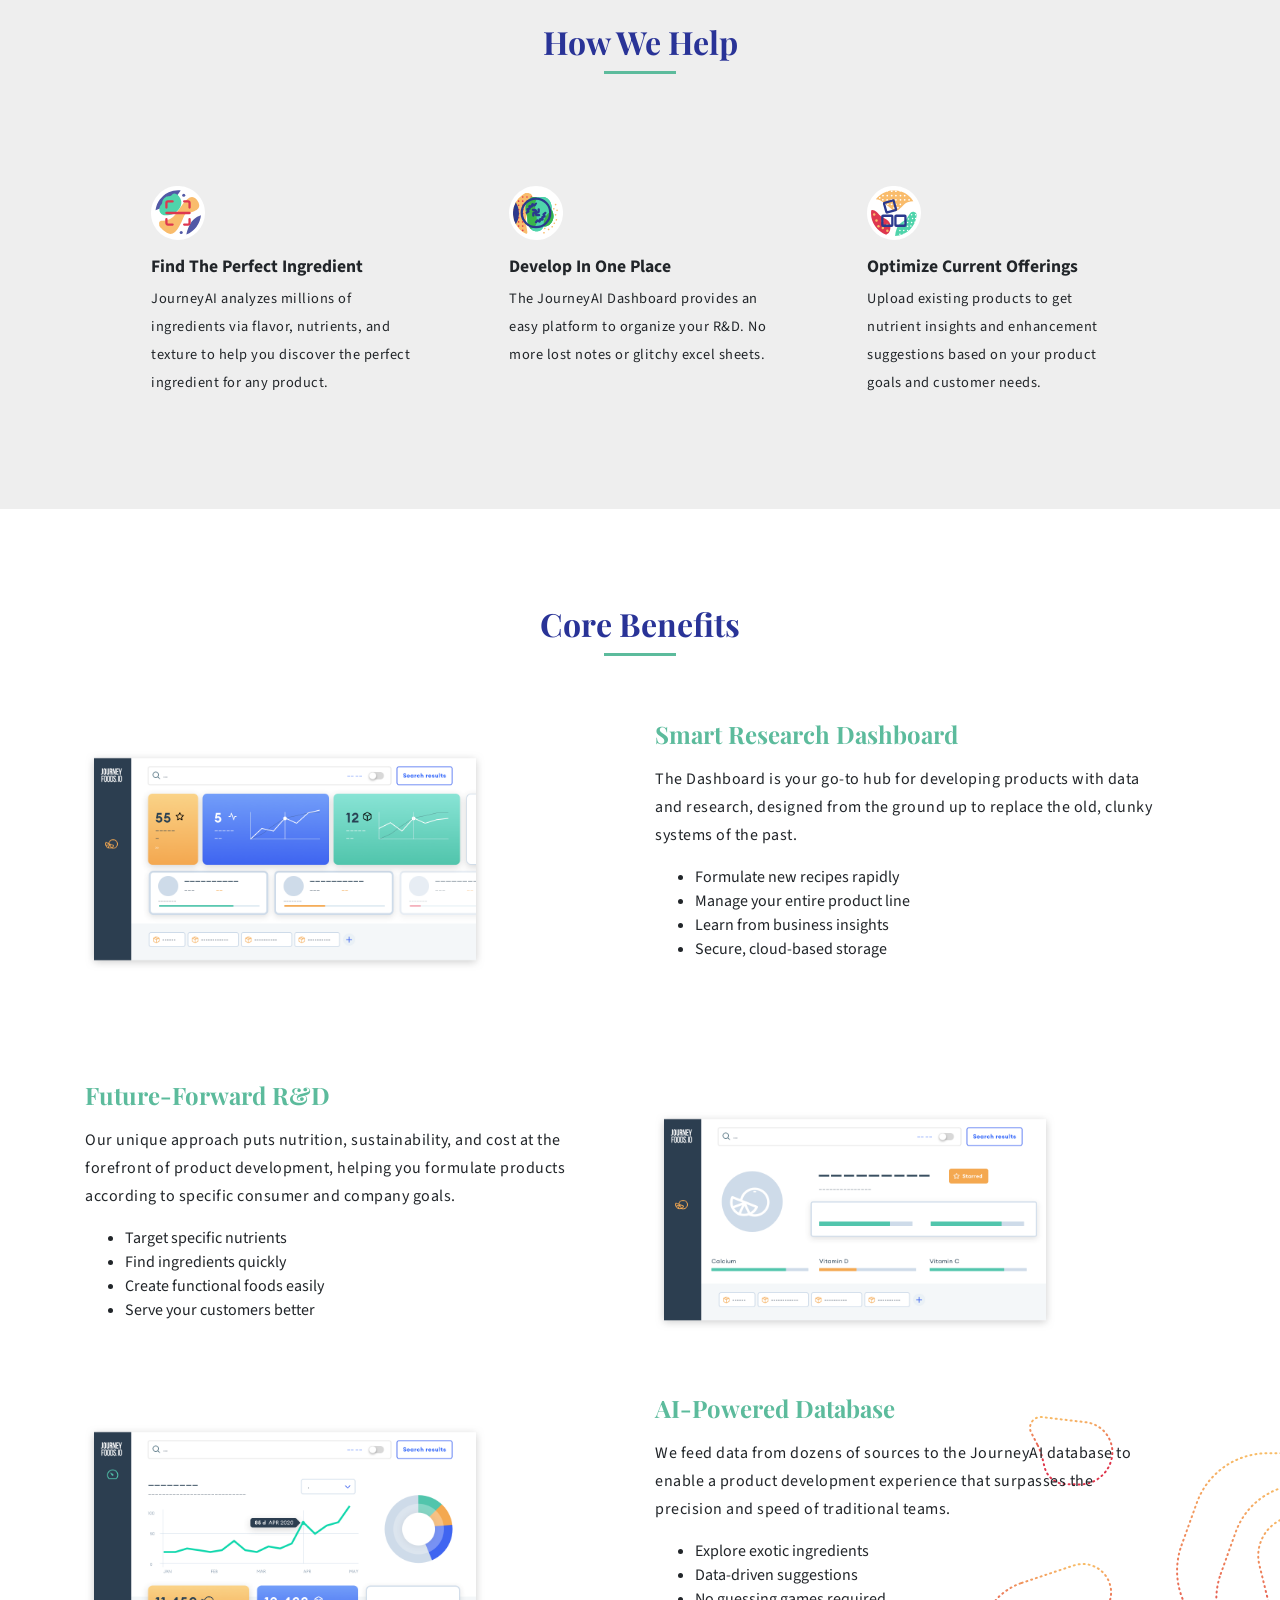
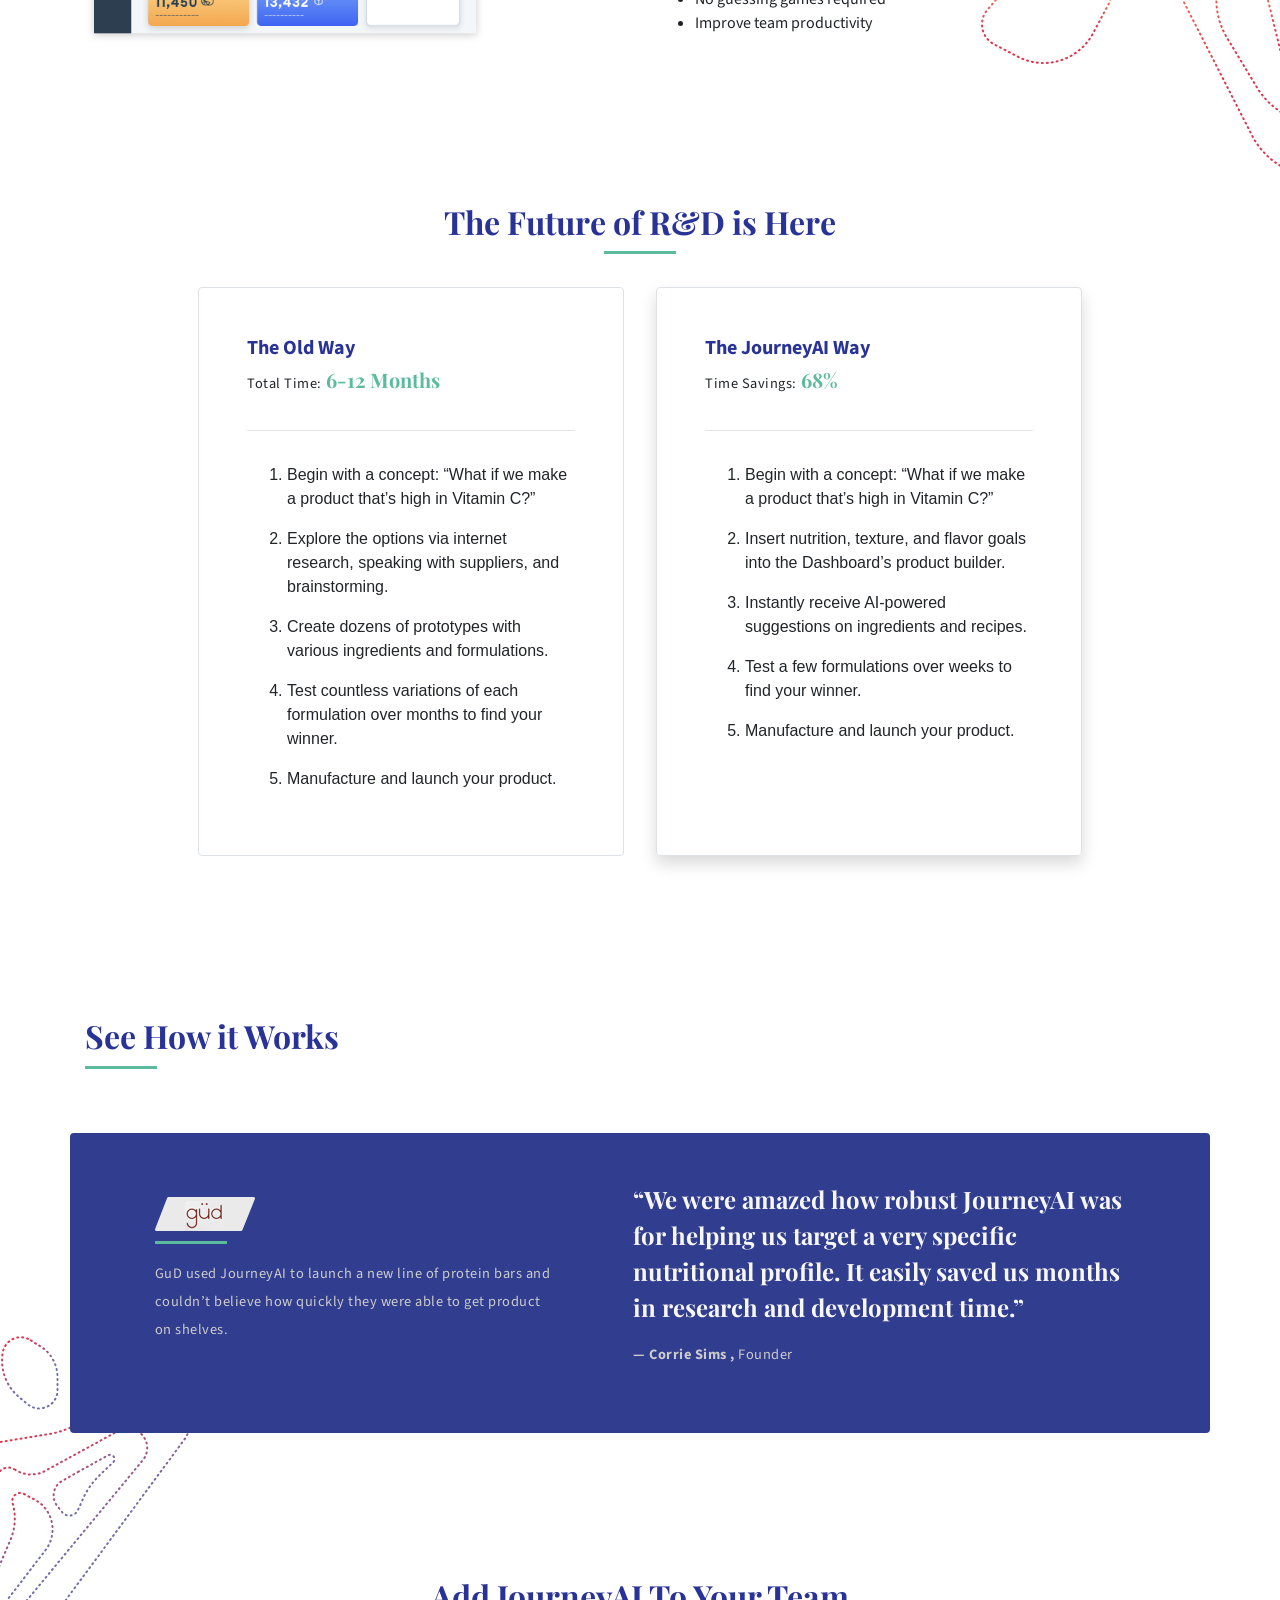
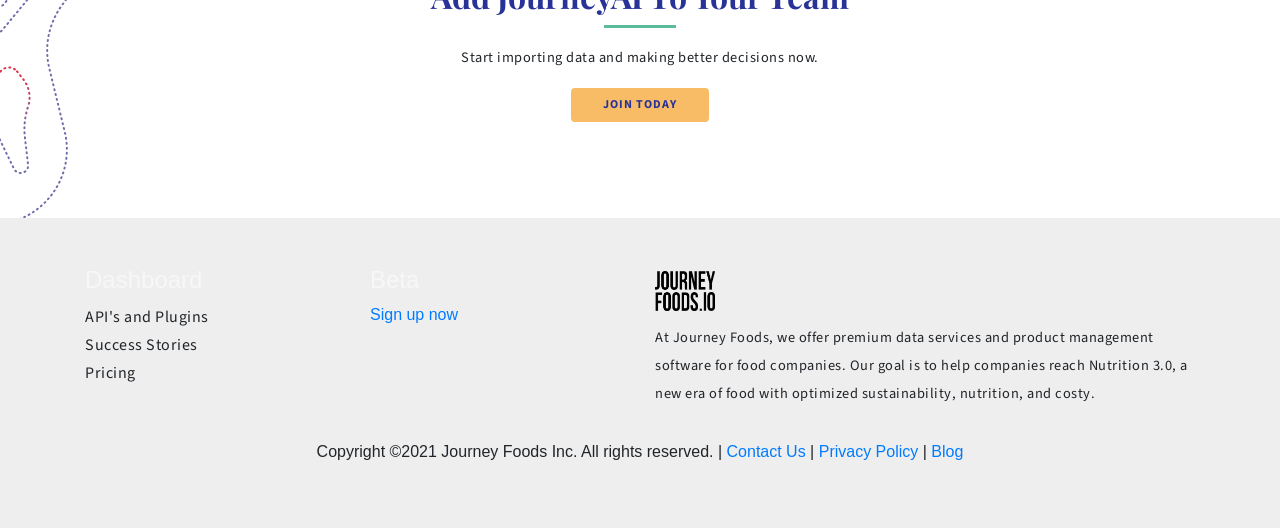
==== commit aca277a7: "Update index.html" ====
--- a/index.html
+++ b/index.html
@@ -20,7 +20,7 @@
   <meta name="author" content="Riana Lynn">
 
   <!-- Meta Share -->
-  <meta property="og:title" content="Journey Foods IO | Software Product Hub for Food Research" />
+  <meta property="og:title" content="Journey Foods | Supply Chain and Food Science Software" />
   <meta property="og:type" content="website" />
   <meta property="og:image" content="images/screen.jpg" />
 
@@ -49,7 +49,6 @@
     gtag('config', 'UA-124176491-1');
   </script>
 
-<!-- remove Mailchimp form
   <script type="text/javascript" src="//downloads.mailchimp.com/js/signup-forms/popup/unique-methods/embed.js" data-dojo-config="usePlainJson: true, isDebug: false"></script>
 
 
@@ -63,7 +62,6 @@
       })
     })
   </script>
--->
 
 </head>
 
@@ -101,14 +99,14 @@
         <img class="img-fluid mt-3" src="assets/img/hero-food-data.png" alt="JourneyAI Dashboard" height="auto">
       </div>
       <div class="col-md-4 order-md-1 text-center text-md-left pr-md-5">
-        <h1 class="mb-3">Meet Your AI-Powered Food Scientist</h1>
+        <h1 class="mb-3">Make food better, faster</h1>
         <p class="lead">
-          <strong>Smarter Research and Development</strong>
+          <strong>Data for the future of food</strong>
         </p>
         <p class="lead mb-4">
-          JourneyAI helps food companies launch more nutritious products, in less time, with unrivaled precision.
+          JourneyAI helps food companies operate faster.
         </p>
-        <a href="https://dashboard.journeyfoods.io/inquiry-form" class="btn">Join the Beta</a>
+        <a href="https://dashboard.journeyfoods.io/inquiry-form" class="btn">Join Now</a>
       </div>
     </div>
   </div>
@@ -436,7 +434,7 @@
           <h5 class="text-uppercase"><a class="navbar-brand" href="#"><img src="jf-logo.png" width="60" alt="Journey Foods IO Logo">
             </a></h5>
           <p>At Journey Foods, we offer premium data services and product management software for food companies. Our goal is to help companies
-            reach Nutrition 3.0, a new era of food with optimized cost, nutrition and availability.</p>
+            reach Nutrition 3.0, a new era of food with optimized sustainability, nutrition, and costy.</p>
 
         </div>
 
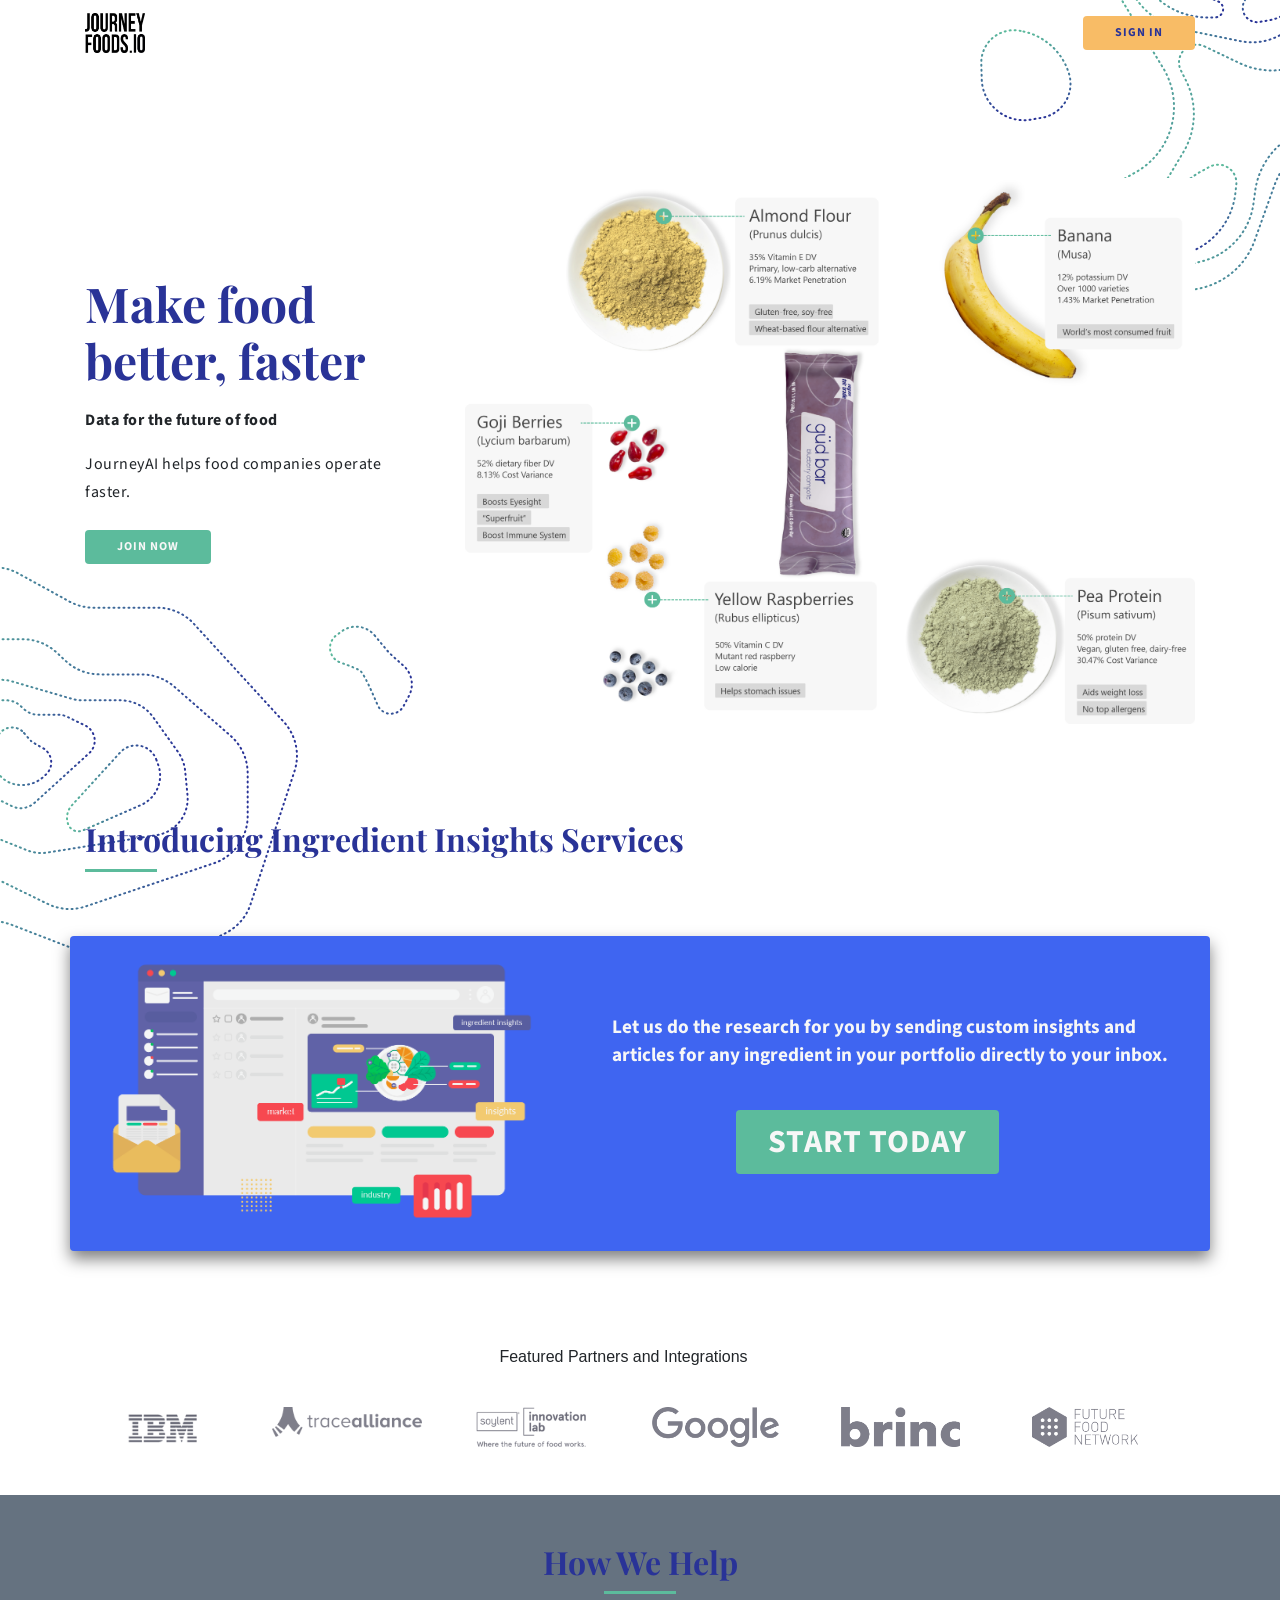
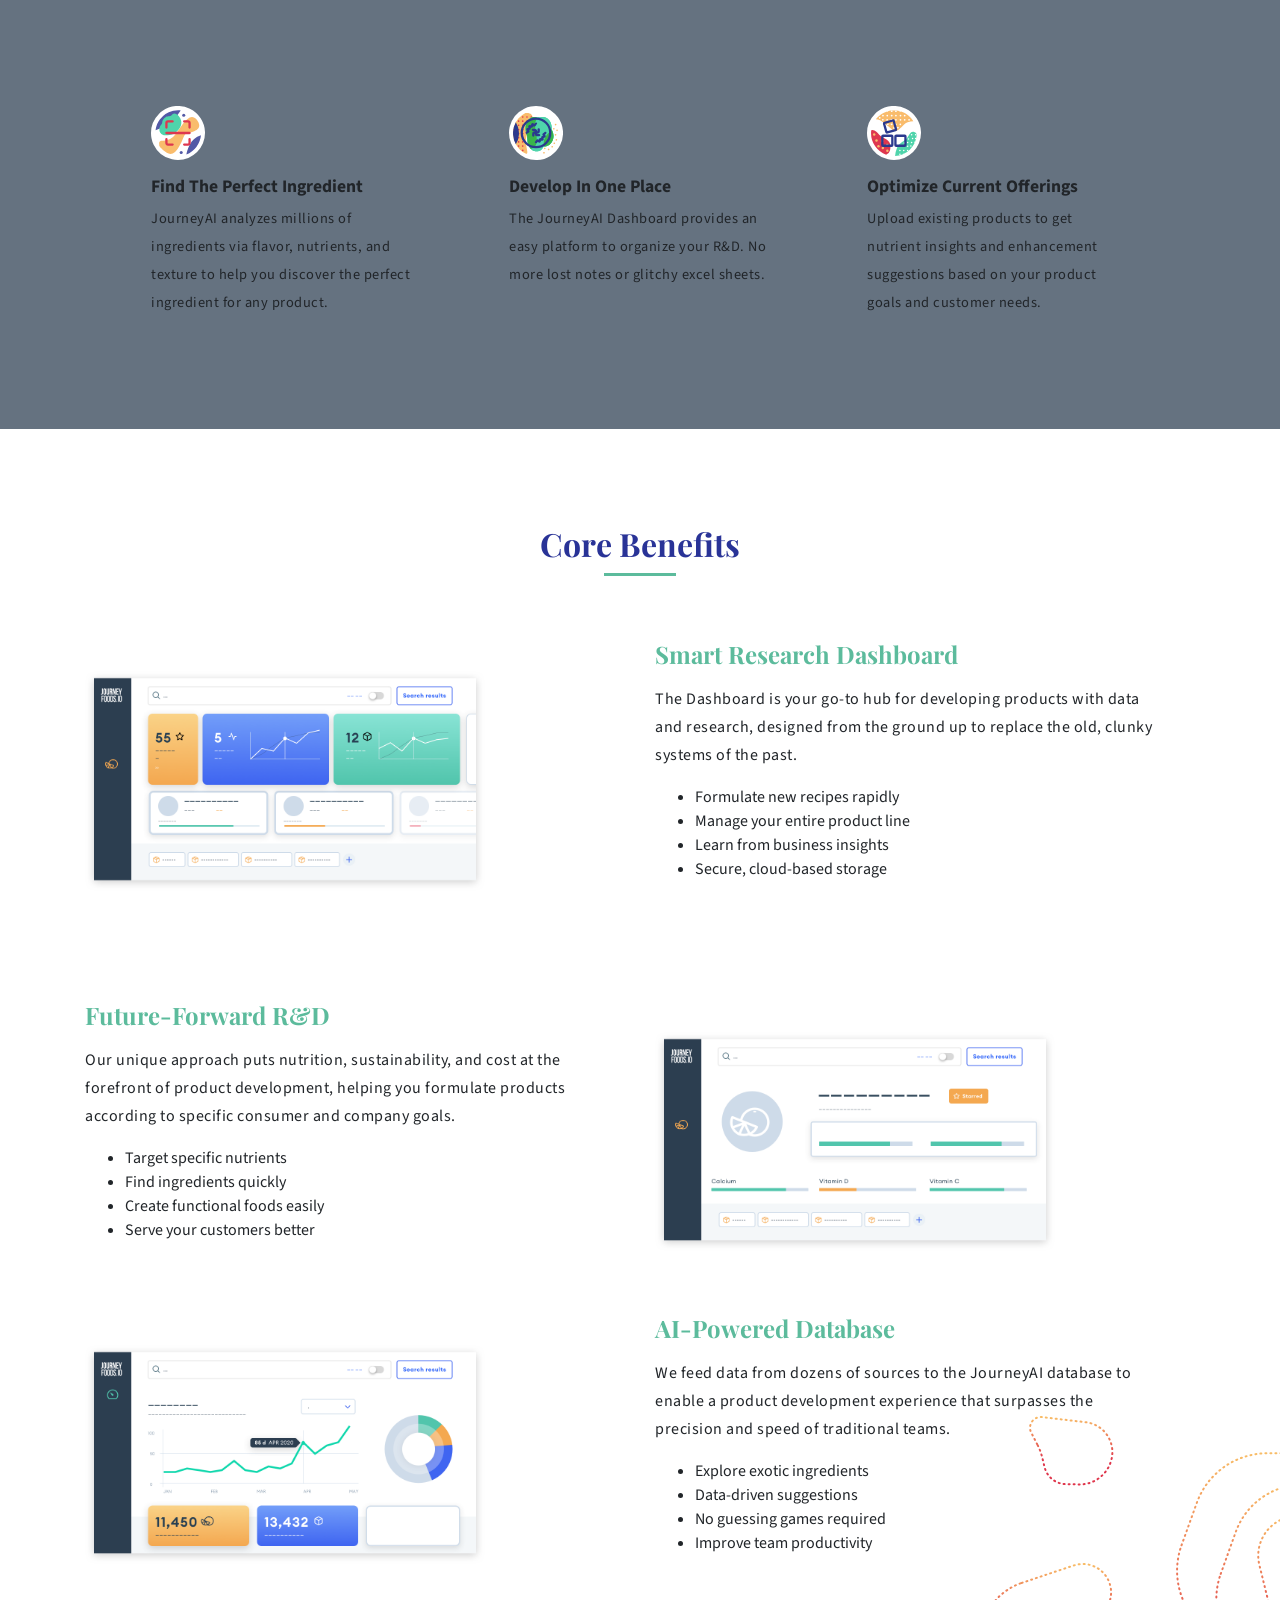
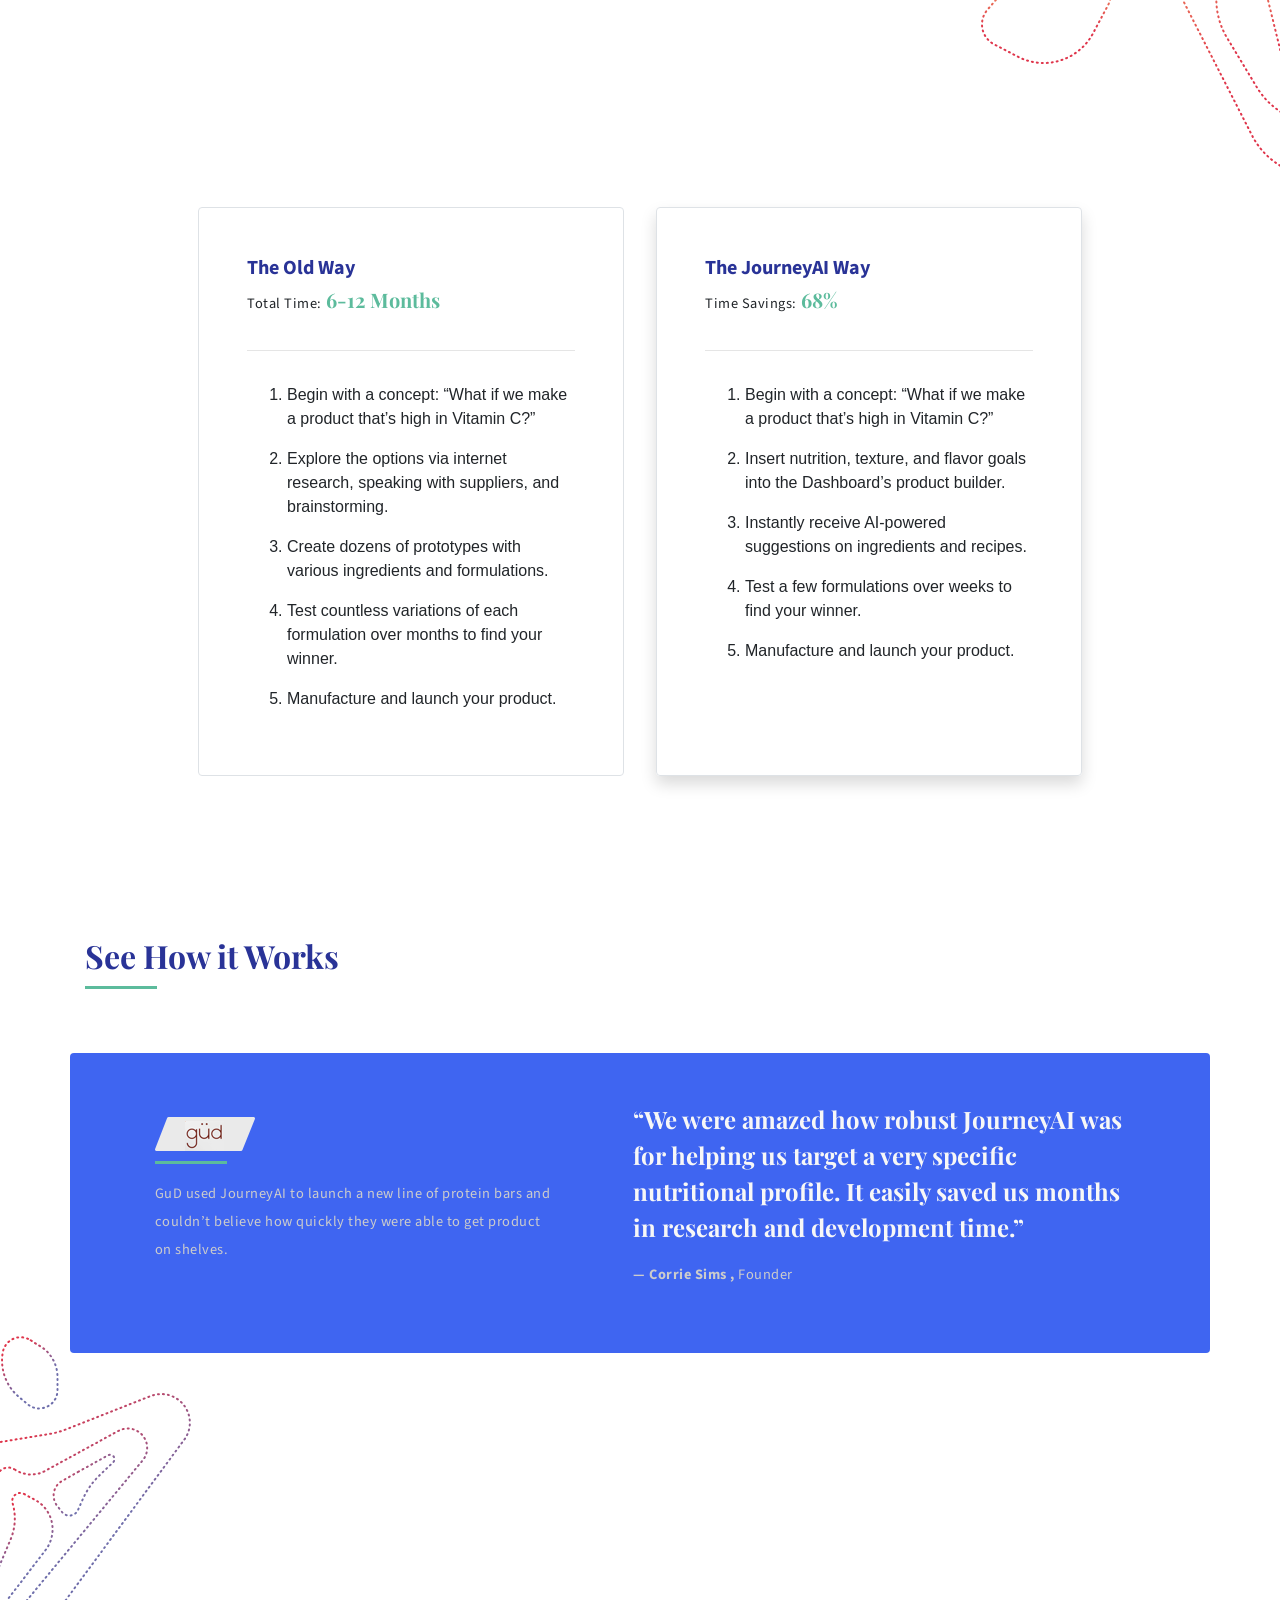
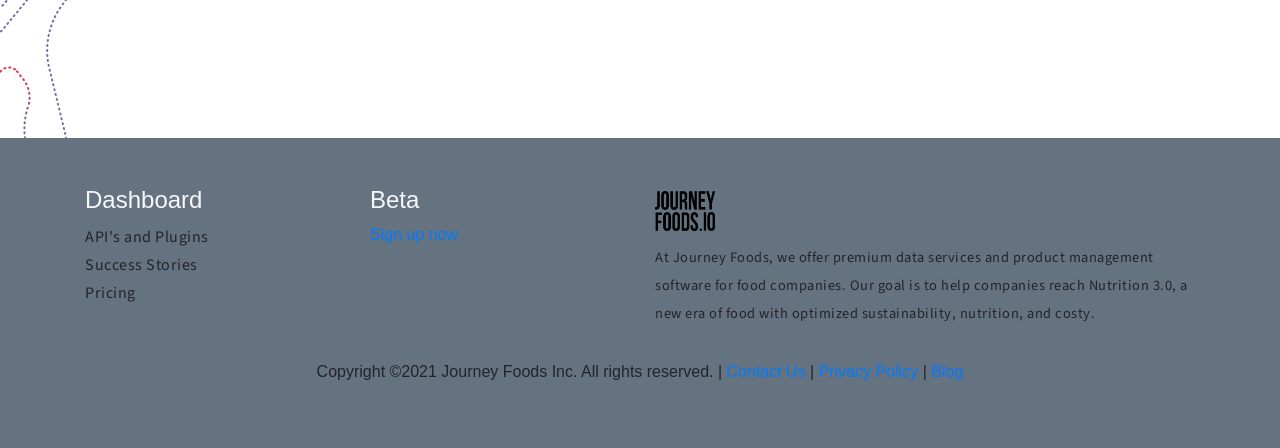
==== commit a7ef43e0: "partners and insights updates" ====
--- a/index.html
+++ b/index.html
@@ -135,12 +135,11 @@
       <div class="row ml-5">
         <blockquote class="font-md-size">
           Let us do the research for you by sending custom insights and articles for any ingredient in your portfolio directly to
-          your inbox. On-demand food science reduces the amount of time spent researching so you can focus on mission-critical
-          tasks.
+          your inbox. 
         </blockquote>
       </div>
       <div class="row justify-content-center align-items-center mt-4">
-        <a href="https://dashboard.journeyfoods.io/ingredients" class="btn-start-today rounded ">START TODAY</a>
+        <a href="https://app.journeyfoods.io" class="btn-start-today rounded ">Start Today</a>
       </div>
 
     </div>
@@ -149,7 +148,7 @@
   <div class="container py-5">
     <div class="row align-items-center">
       <div class="col-md-12 order-md-1 text-center pr-md-5">
-        <h6 class="mb-3">Partners of the Future</h6>
+        <h6 class="mb-3">Featured Partners and Integrations</h6>
         <div class="row logos">
           <div class="col-6 col-md-2 mt-4"><img class="mx-auto" src="assets/img/logo-ibm.png" alt="IBM logo"></div>
           <div class="col-6 col-md-2 mt-4"><img class="mx-auto" src="assets/img/logo-tracealliance.png" alt="TraceAlliance logo"></div>
@@ -157,13 +156,6 @@
           <div class="col-6 col-md-2 mt-4"><img class="mx-auto" src="assets/img/google-logo.png" alt="Google logo"></div>
           <div class="col-6 col-md-2 mt-4"><img class="mx-auto" src="assets/img/brinc-logo.png" alt="Brinc logo"></div>
           <div class="col-6 col-md-2 mt-4"><img class="mx-auto" src="assets/img/futurefoodnetwork-logo.png" alt="Future Food Network logo"></div>
-        </div>
-        <div class="row logos">
-          <div class="col-6 col-md-2 mt-4"><img class="mt-3 mx-auto" src="assets/img/mit-logo.png" alt="MIT logo"></div>
-          <div class="col-6 col-md-2 mt-4"><img class="mt-3 mx-auto" src="assets/img/seeds-chips-logo.png" alt="Seeds Chips logo"></div>
-          <div class="col-6 col-md-2 mt-4"><img class="mt-3 mx-auto" src="assets/img/unc-research-logo.png" alt="UNC Research logo"></div>
-          <div class="col-6 col-md-2 mt-4"><img class="mt-3 mx-auto" src="assets/img/usda-logo.png" alt="USDA logo"></div>
-          <div class="col-6 col-md-2 mt-4"><img class="mt-3 mx-auto" src="assets/img/uofc-logo.png" alt="University of Chicago logo"></div>
         </div>
       </div>
     </div>
--- a/css/journeyfoods.css
+++ b/css/journeyfoods.css
@@ -61,14 +61,14 @@
 
 
 .bg-blue{
-  background-color: #313D8E;
+  background-color: #3F65F1;
 }
 .bg-green{
   background-color: #5CBB9C;
 }
 
 .bg-grey{
-  background-color: #eee;
+  background-color: #657280;
 }
 
 .green-bar{
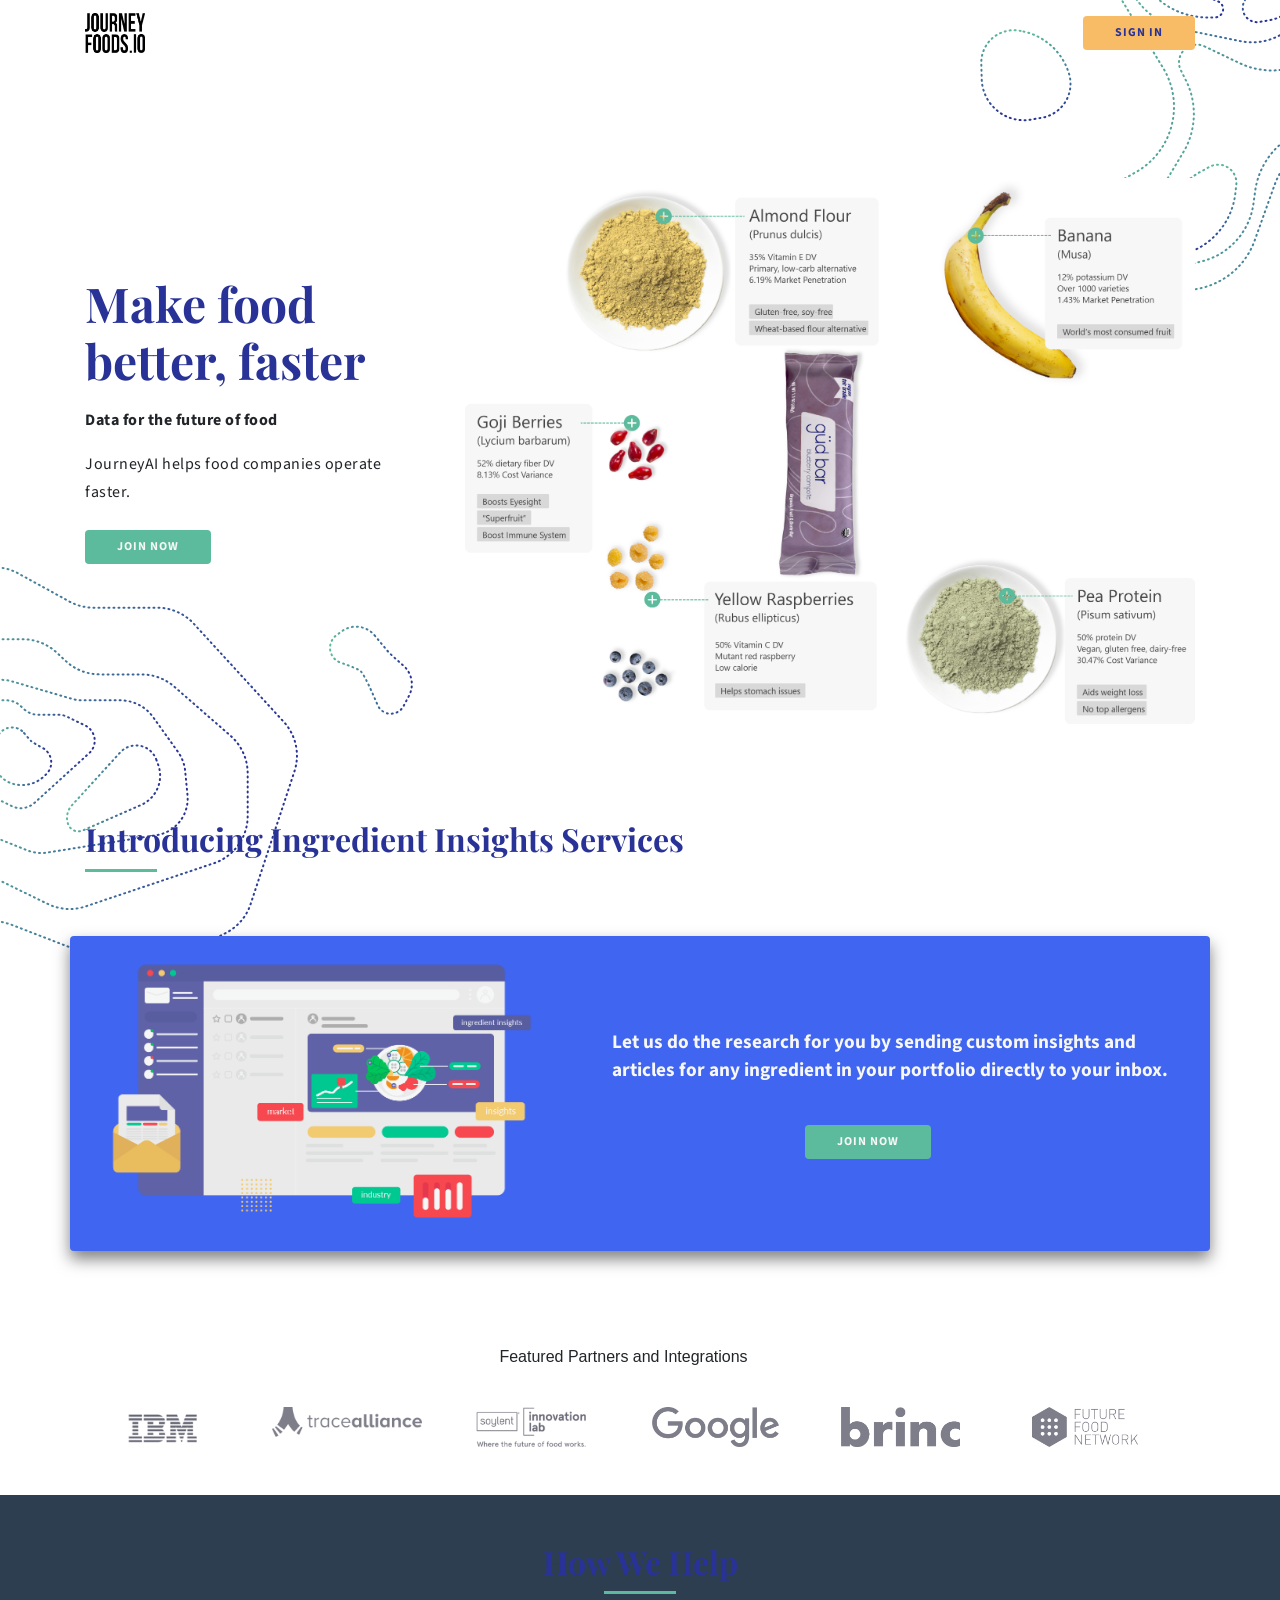
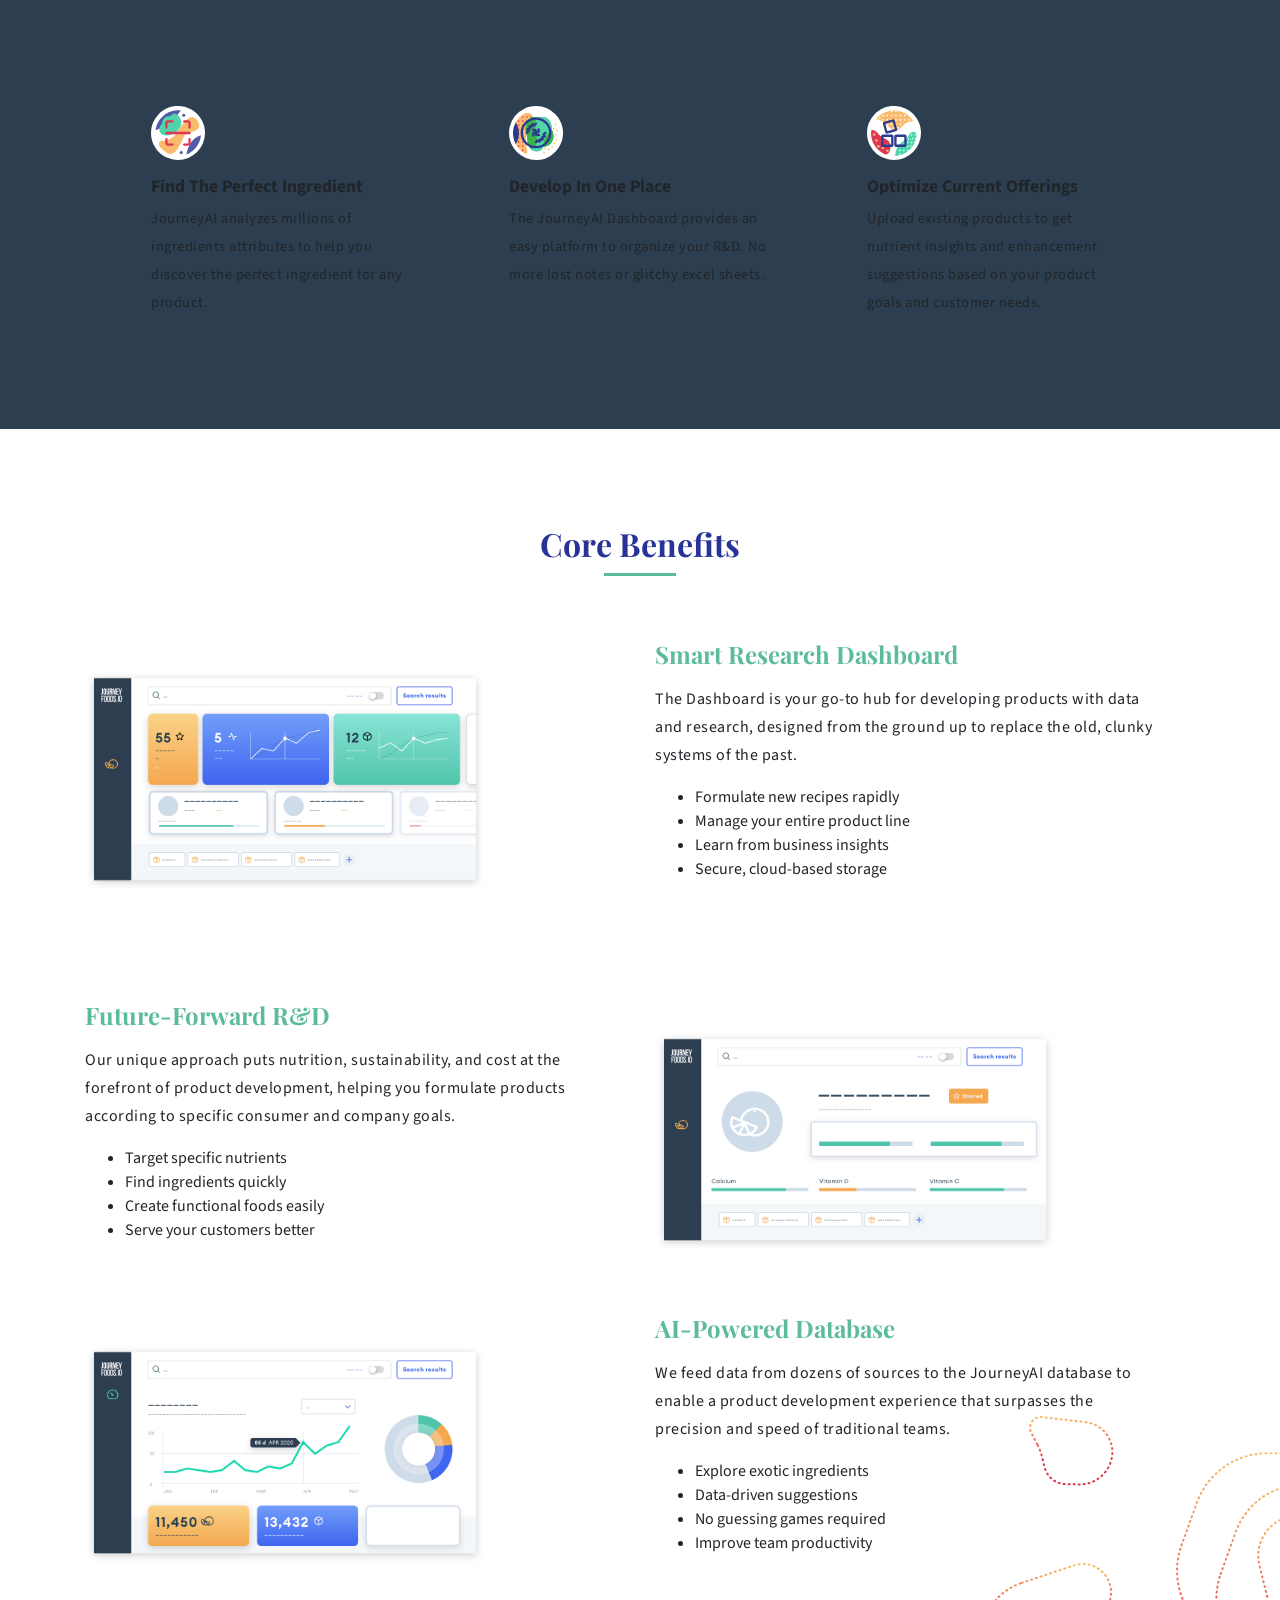
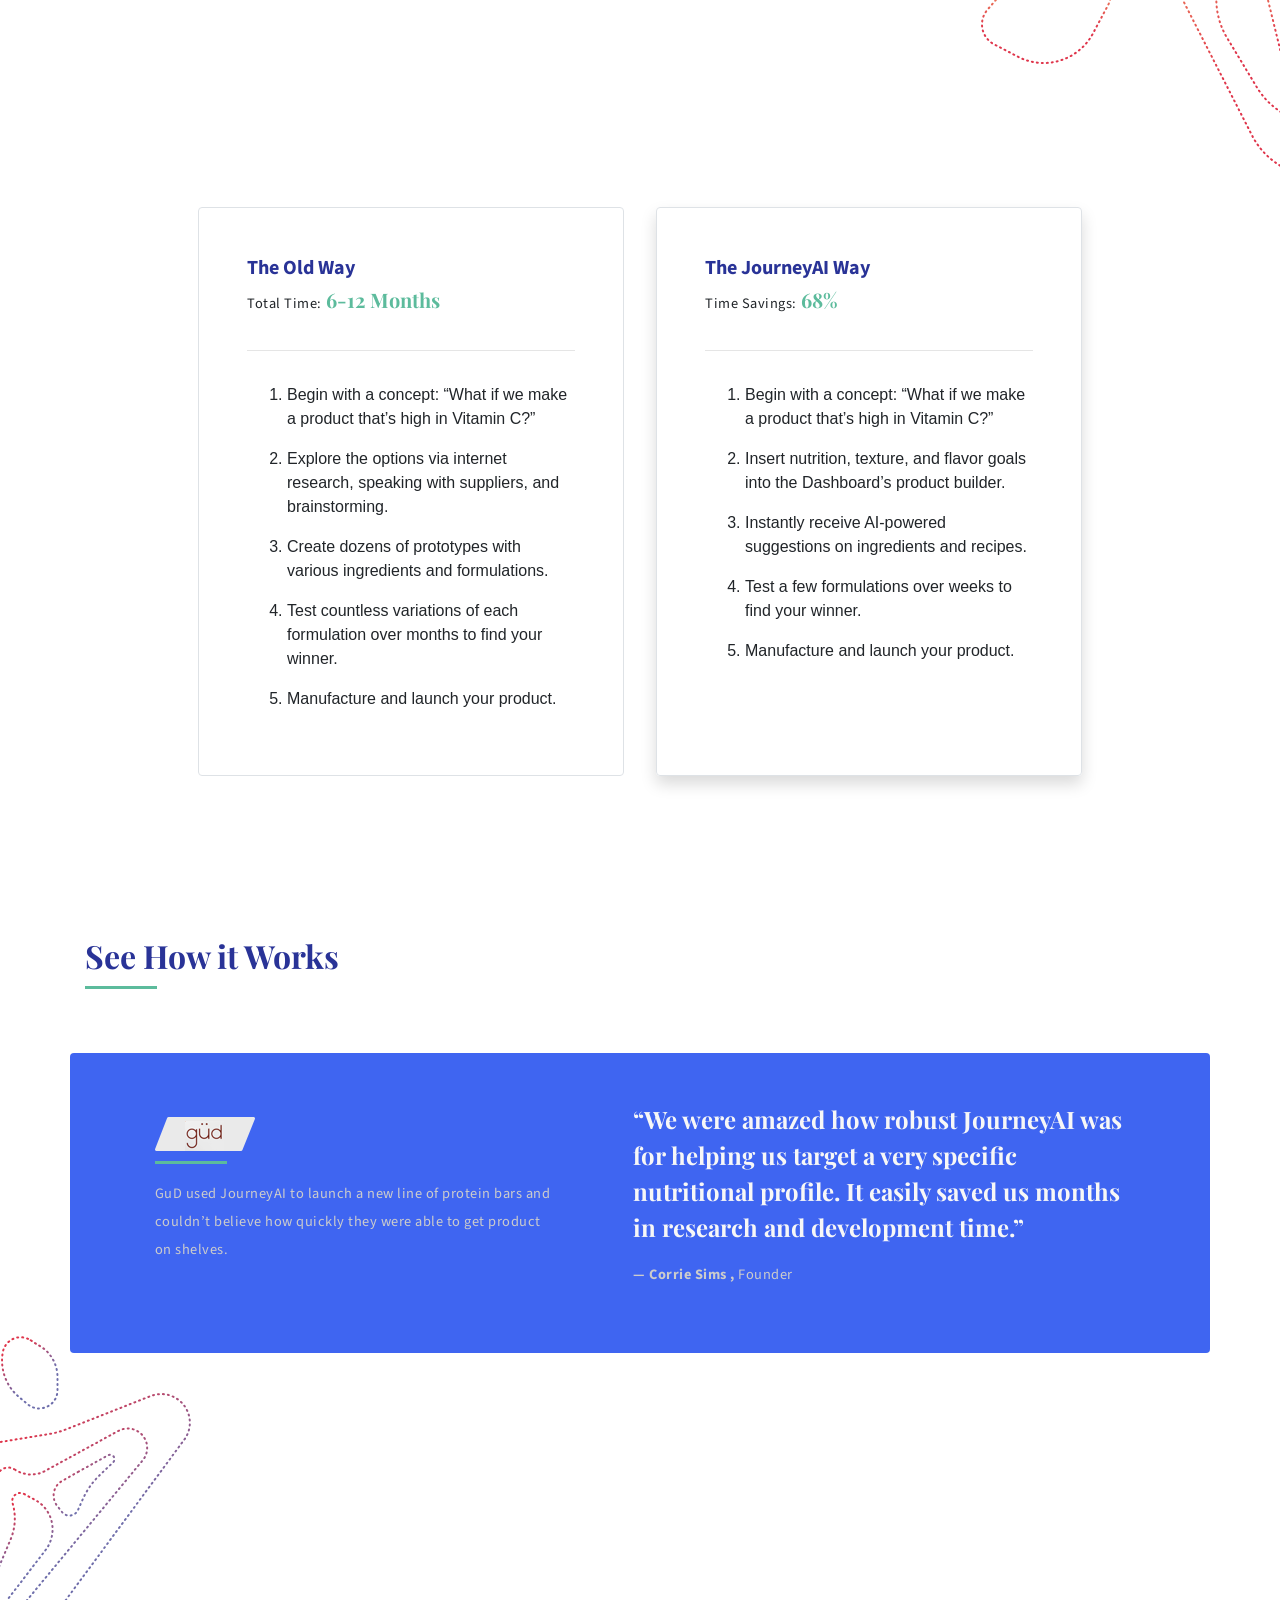
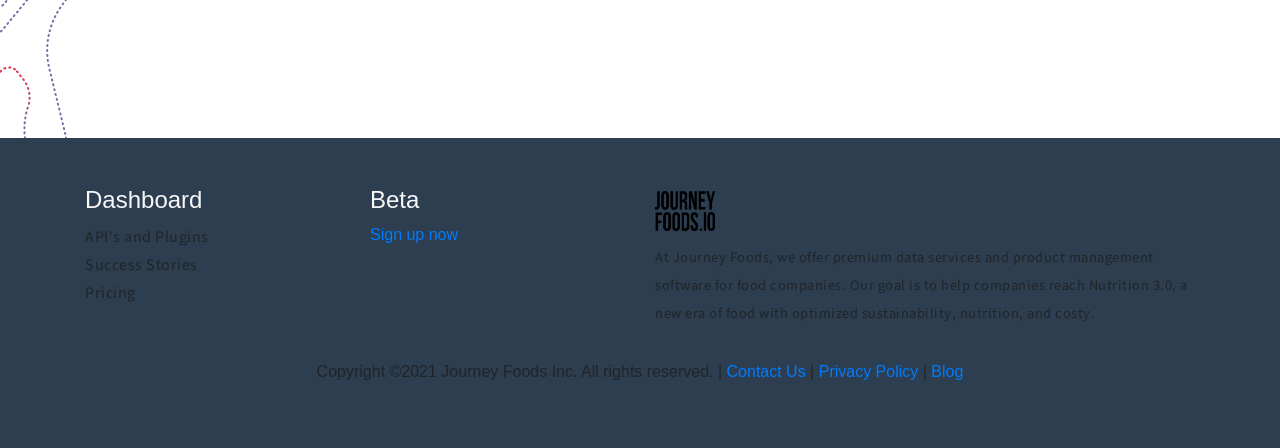
==== commit 6bb12f23: "Update index.html" ====
--- a/index.html
+++ b/index.html
@@ -139,7 +139,7 @@
         </blockquote>
       </div>
       <div class="row justify-content-center align-items-center mt-4">
-        <a href="https://app.journeyfoods.io" class="btn-start-today rounded ">Start Today</a>
+       <a href="https://dashboard.journeyfoods.io/inquiry-form" class="btn">Join Now</a>
       </div>
 
     </div>
@@ -167,7 +167,7 @@
   <div class="container-fluid">
 
 
-    <div class="row bg-grey">
+    <div class="row bg-lightblue">
       <div class="container text-center pt-5">
         <h2>How We Help</h2>
         <hr class="green-bar">
@@ -181,7 +181,7 @@
           <div class="col-md-4 p-sm-5 p-md-5">
             <img class="img-fluid mb-3 mx-auto" src="assets/img/target.svg" alt="Nutrition Forward" width="54" height="54">
             <h4>Find The Perfect Ingredient</h4>
-            <p>JourneyAI analyzes millions of ingredients via flavor, nutrients, and texture to help you discover the perfect ingredient for any product.</p>
+            <p>JourneyAI analyzes millions of ingredients attributes to help you discover the perfect ingredient for any product.</p>
           </div>
           <div class="col-md-4 p-sm-5 p-md-5">
             <img class="img-fluid mb-3 mx-auto" src="assets/img/blend.svg" alt="Nutrition Forward" width="54" height="54">
--- a/css/journeyfoods.css
+++ b/css/journeyfoods.css
@@ -67,8 +67,12 @@
   background-color: #5CBB9C;
 }
 
+.bg-lightblue{
+  background-color: #2C3E50;
+}
+
 .bg-grey{
-  background-color: #657280;
+  background-color: #2C3E50;
 }
 
 .green-bar{
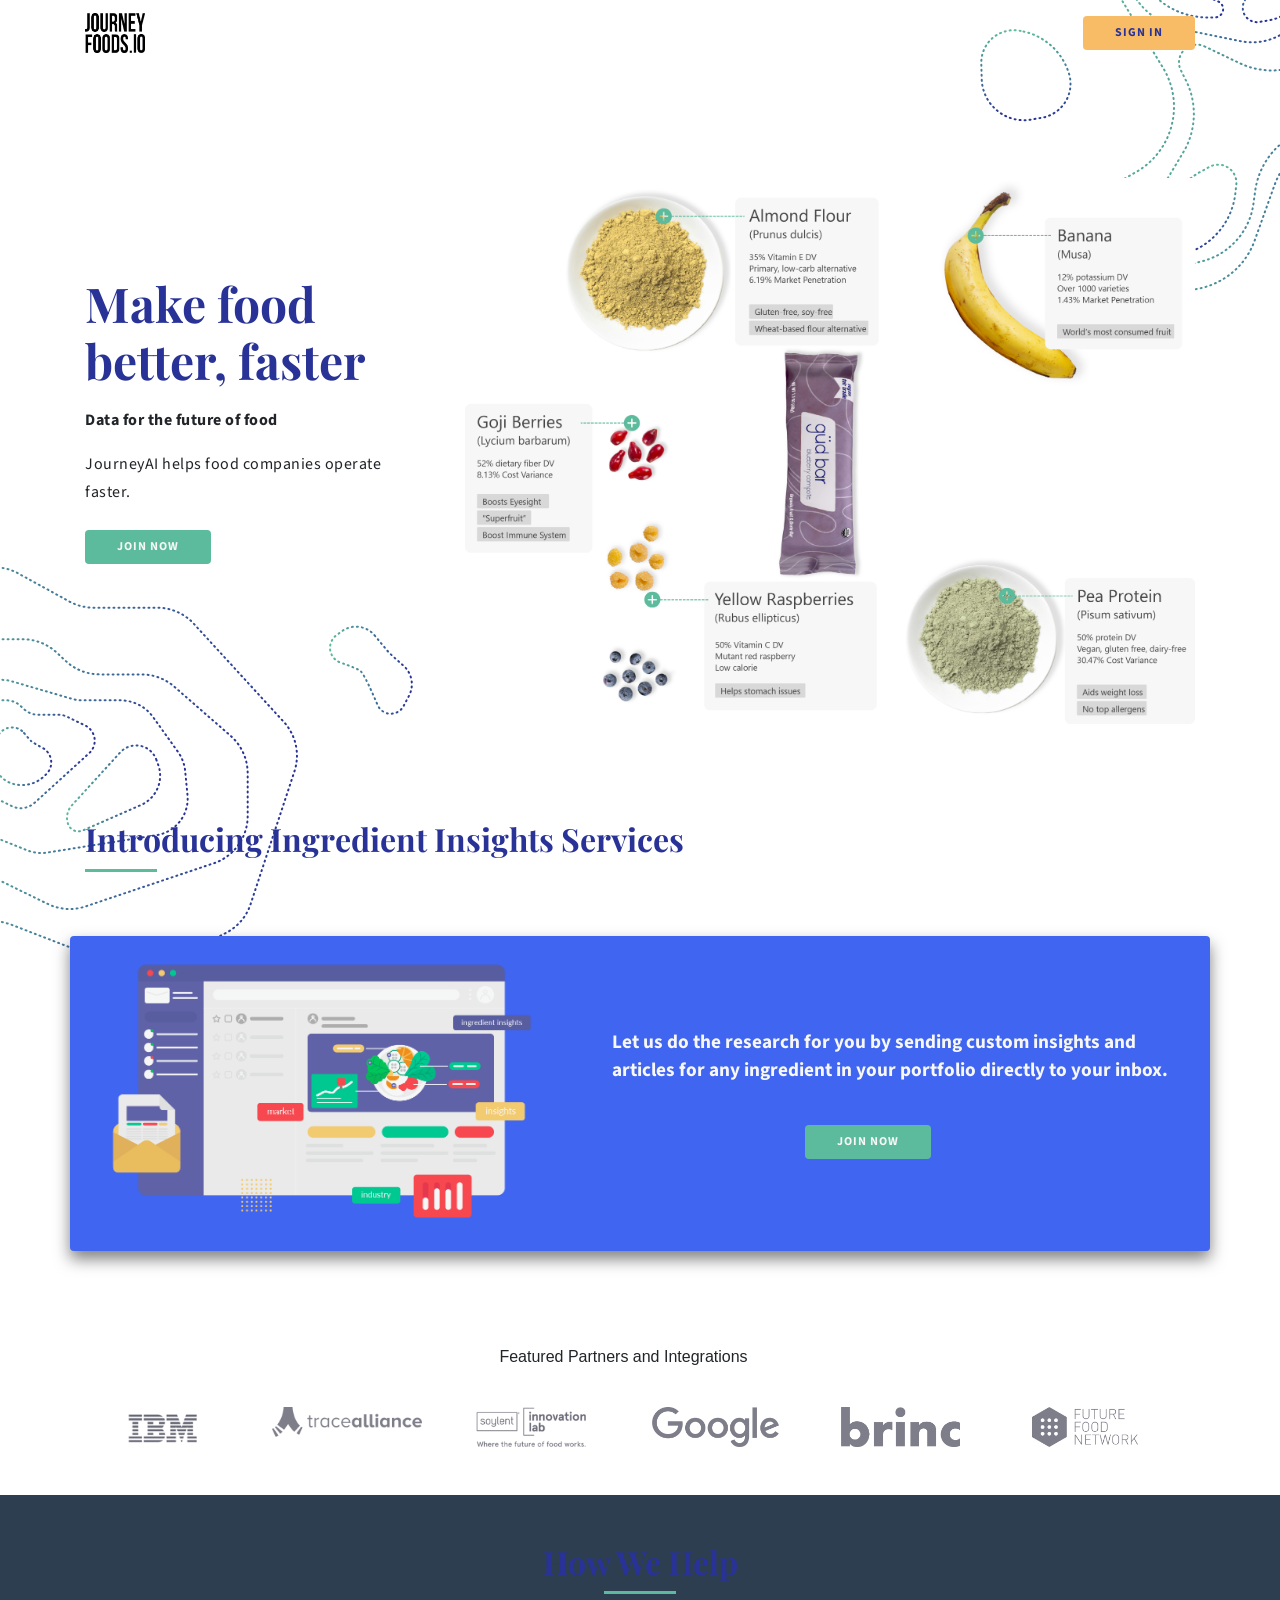
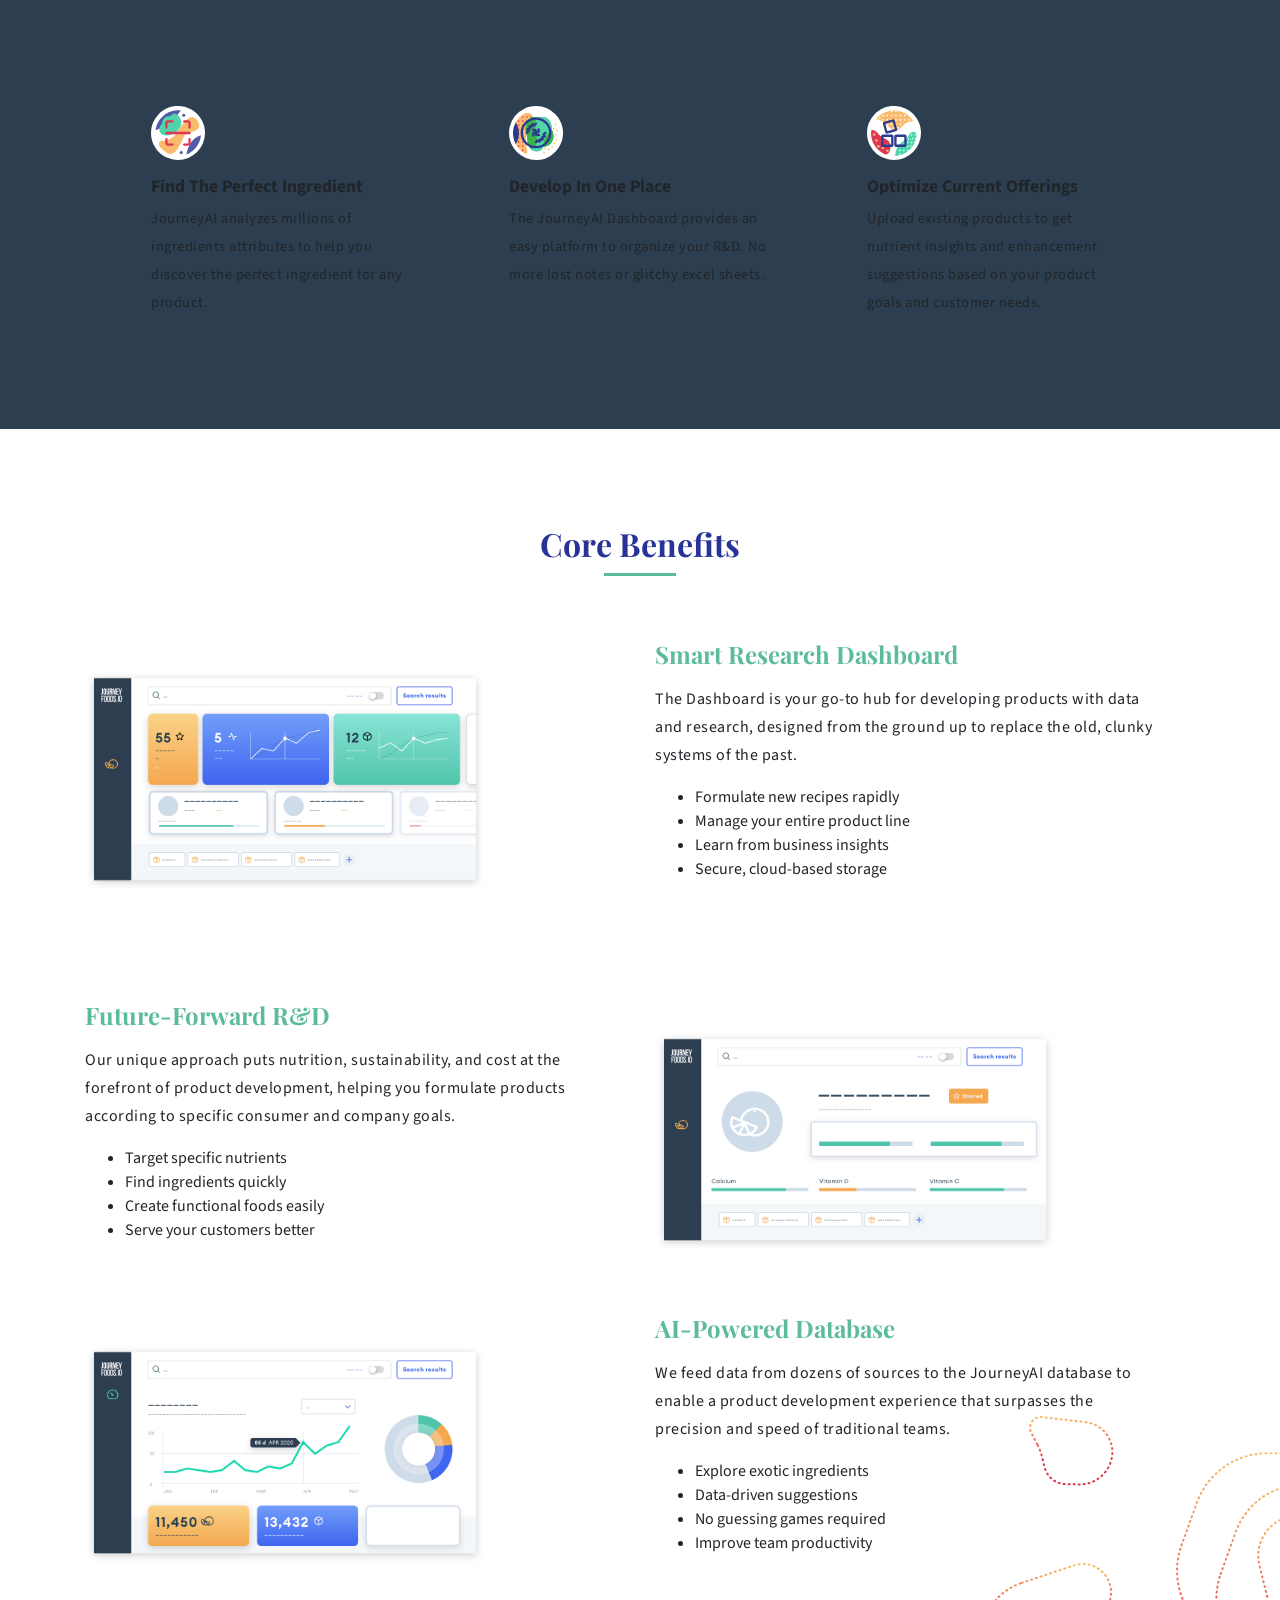
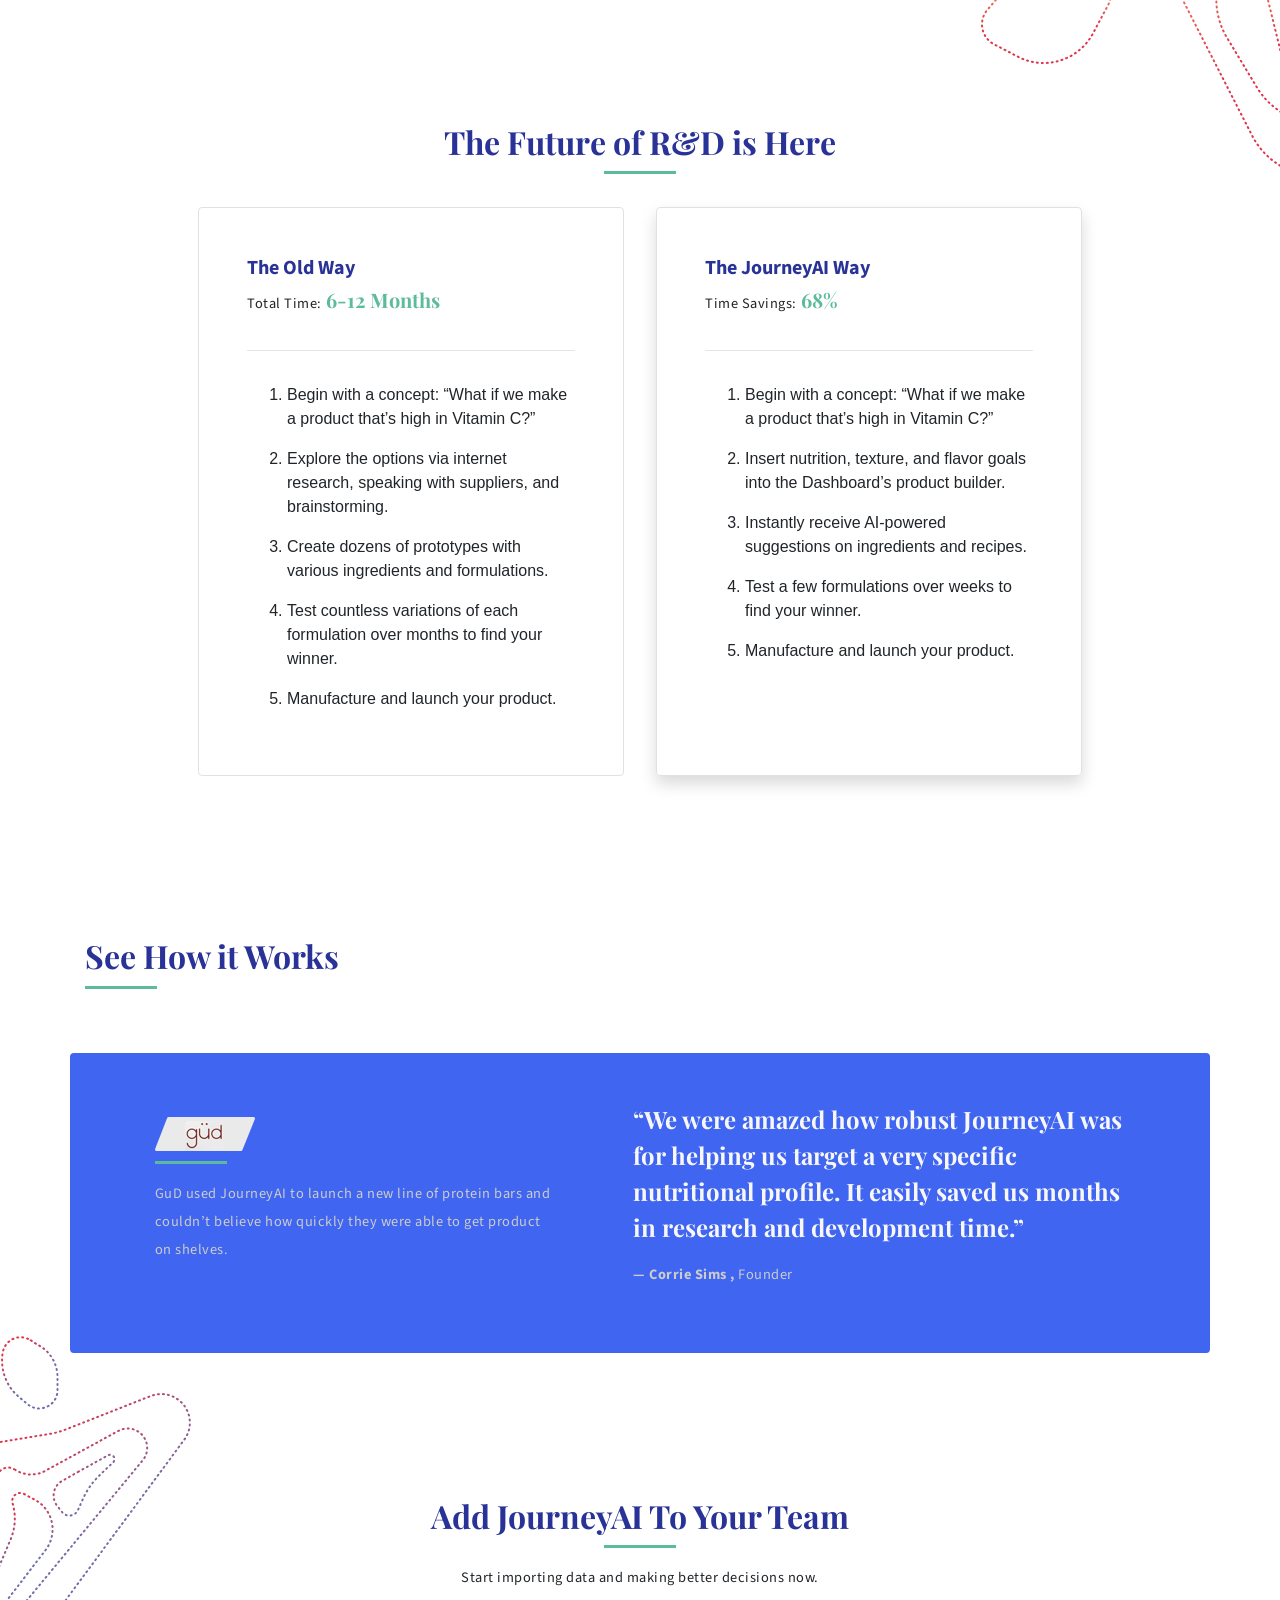
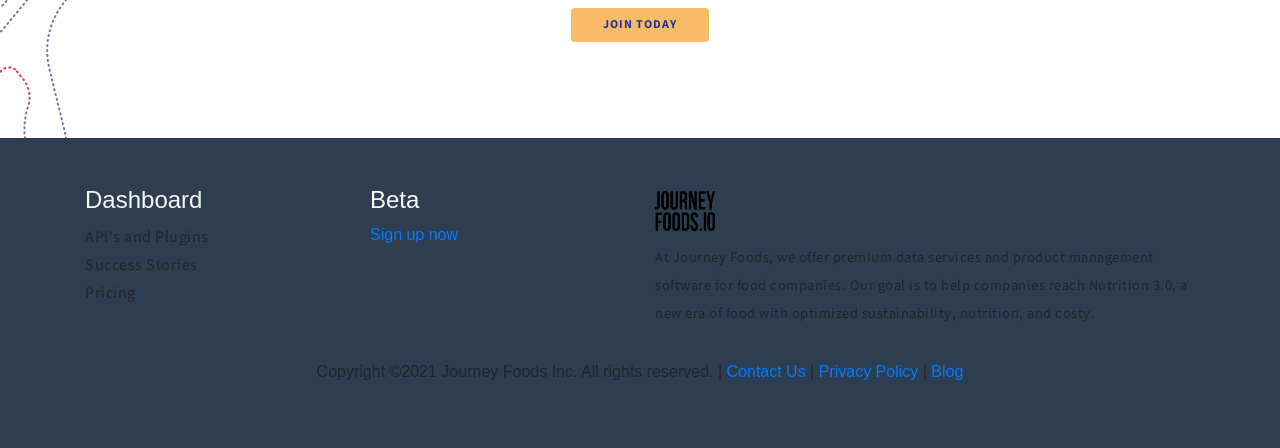
==== commit c0bda4b5: "Update index.html" ====
--- a/index.html
+++ b/index.html
@@ -175,7 +175,7 @@
     </div>
 
 
-    <div class="row bg-grey">
+    <div class="row bg-lightblue">
       <div class="container p-5" data-aos="fade-up" data-aos-duration="1200">
         <div class="how-we-help row text-center text-md-left">
           <div class="col-md-4 p-sm-5 p-md-5">
@@ -369,7 +369,7 @@
 
   <!-- Navigation -->
   <!-- Footer -->
-  <footer class="page-footer font-small bg-grey pt-4 py-5">
+  <footer class="page-footer font-small bg-grey pt-4 py-5" style="font-color: #ffffff;">
 
     <!-- Footer Links -->
     <div class="container text-center text-md-left">
@@ -387,7 +387,7 @@
           <!-- Links -->
           <h5>Dashboard</h5>
 
-          <ul class="list-unstyled">
+          <ul class="list-unstyled" style="font-color: #ffffff;">
             <li>
               <p href="#!">API's and Plugins</p>
             </li>
@@ -408,7 +408,7 @@
           <!-- Links -->
           <h5>Beta</h5>
 
-          <ul class="list-unstyled">
+          <ul class="list-unstyled" style="font-color: #ffffff;">
             <li>
               <a href="https://app.journeyfoods.io">Sign up now</a>
             </li>
@@ -423,7 +423,7 @@
         <div class="col-md-6 mt-md-0 mt-3">
 
           <!-- Content -->
-          <h5 class="text-uppercase"><a class="navbar-brand" href="#"><img src="jf-logo.png" width="60" alt="Journey Foods IO Logo">
+          <h5 class="text-uppercase" style="font-color: #ffffff;"><a class="navbar-brand" href="#"><img src="jf-logo.png" width="60" alt="Journey Foods IO Logo">
             </a></h5>
           <p>At Journey Foods, we offer premium data services and product management software for food companies. Our goal is to help companies
             reach Nutrition 3.0, a new era of food with optimized sustainability, nutrition, and costy.</p>
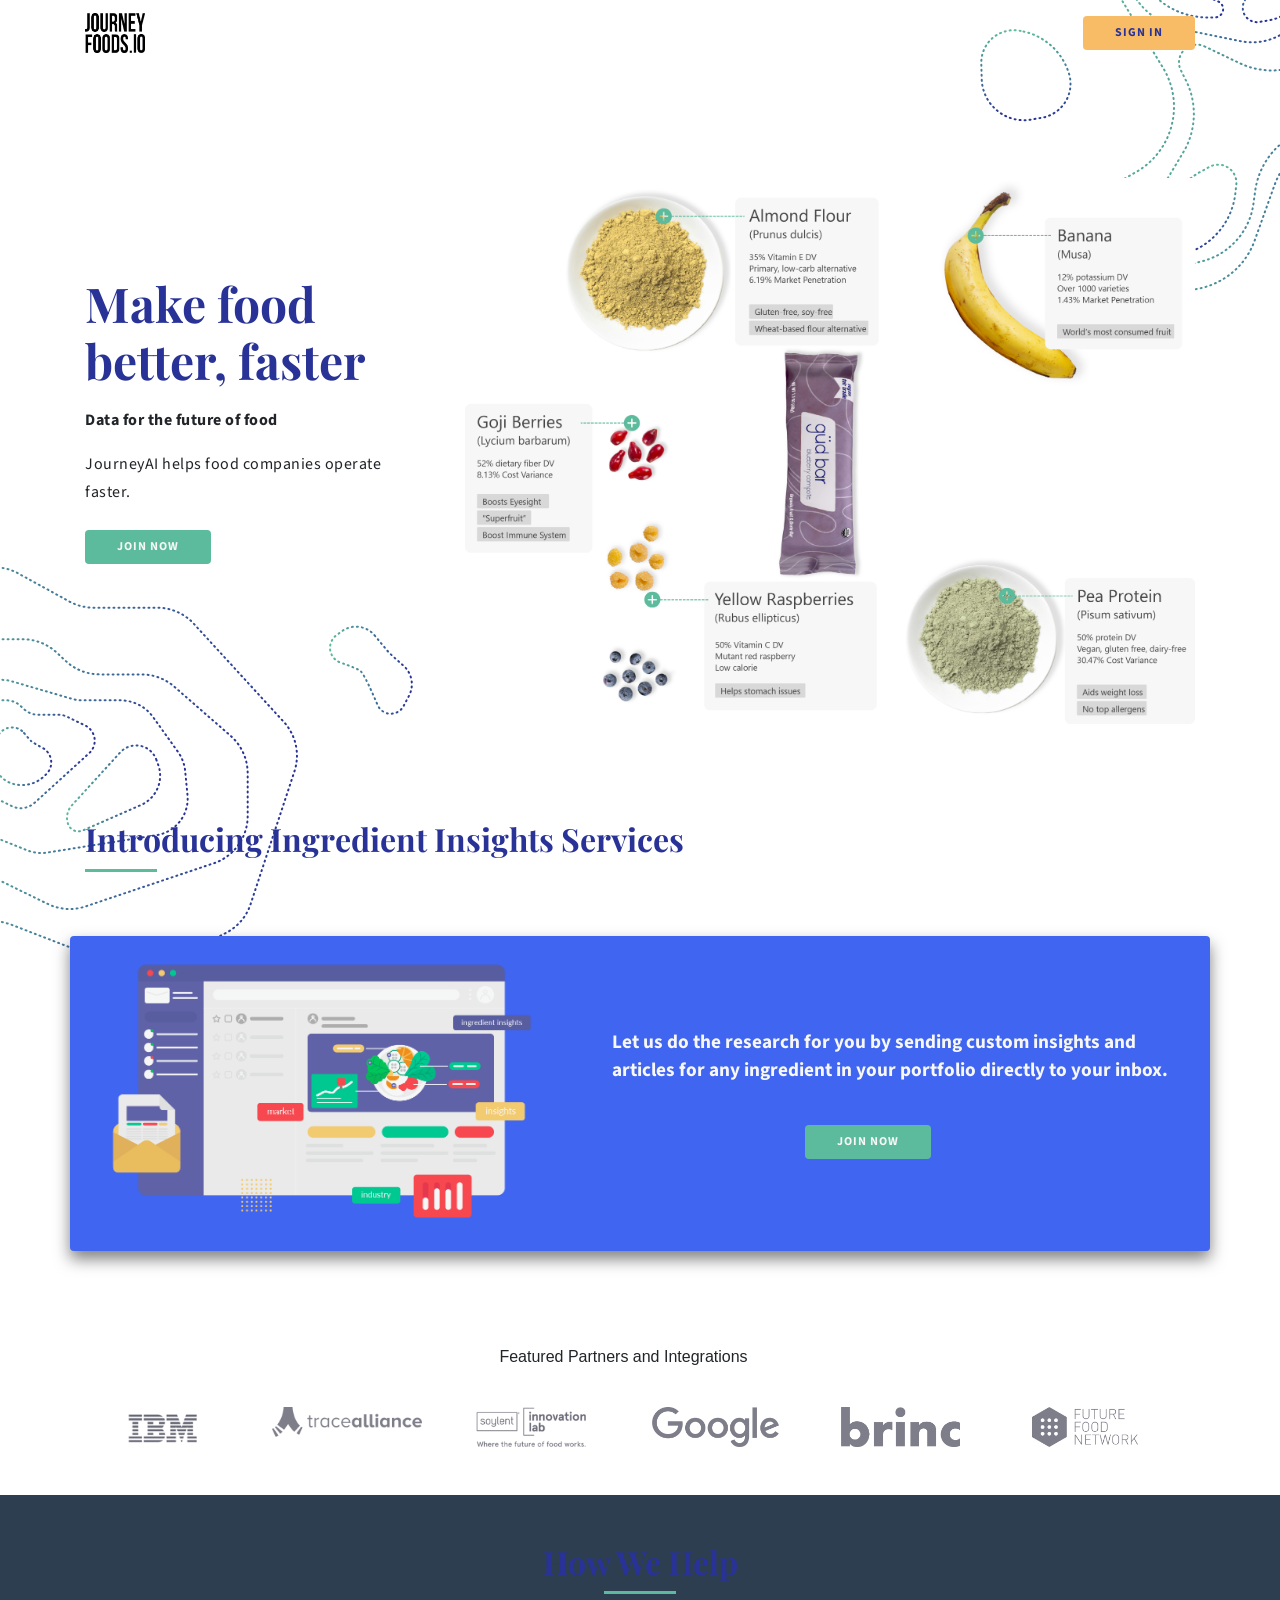
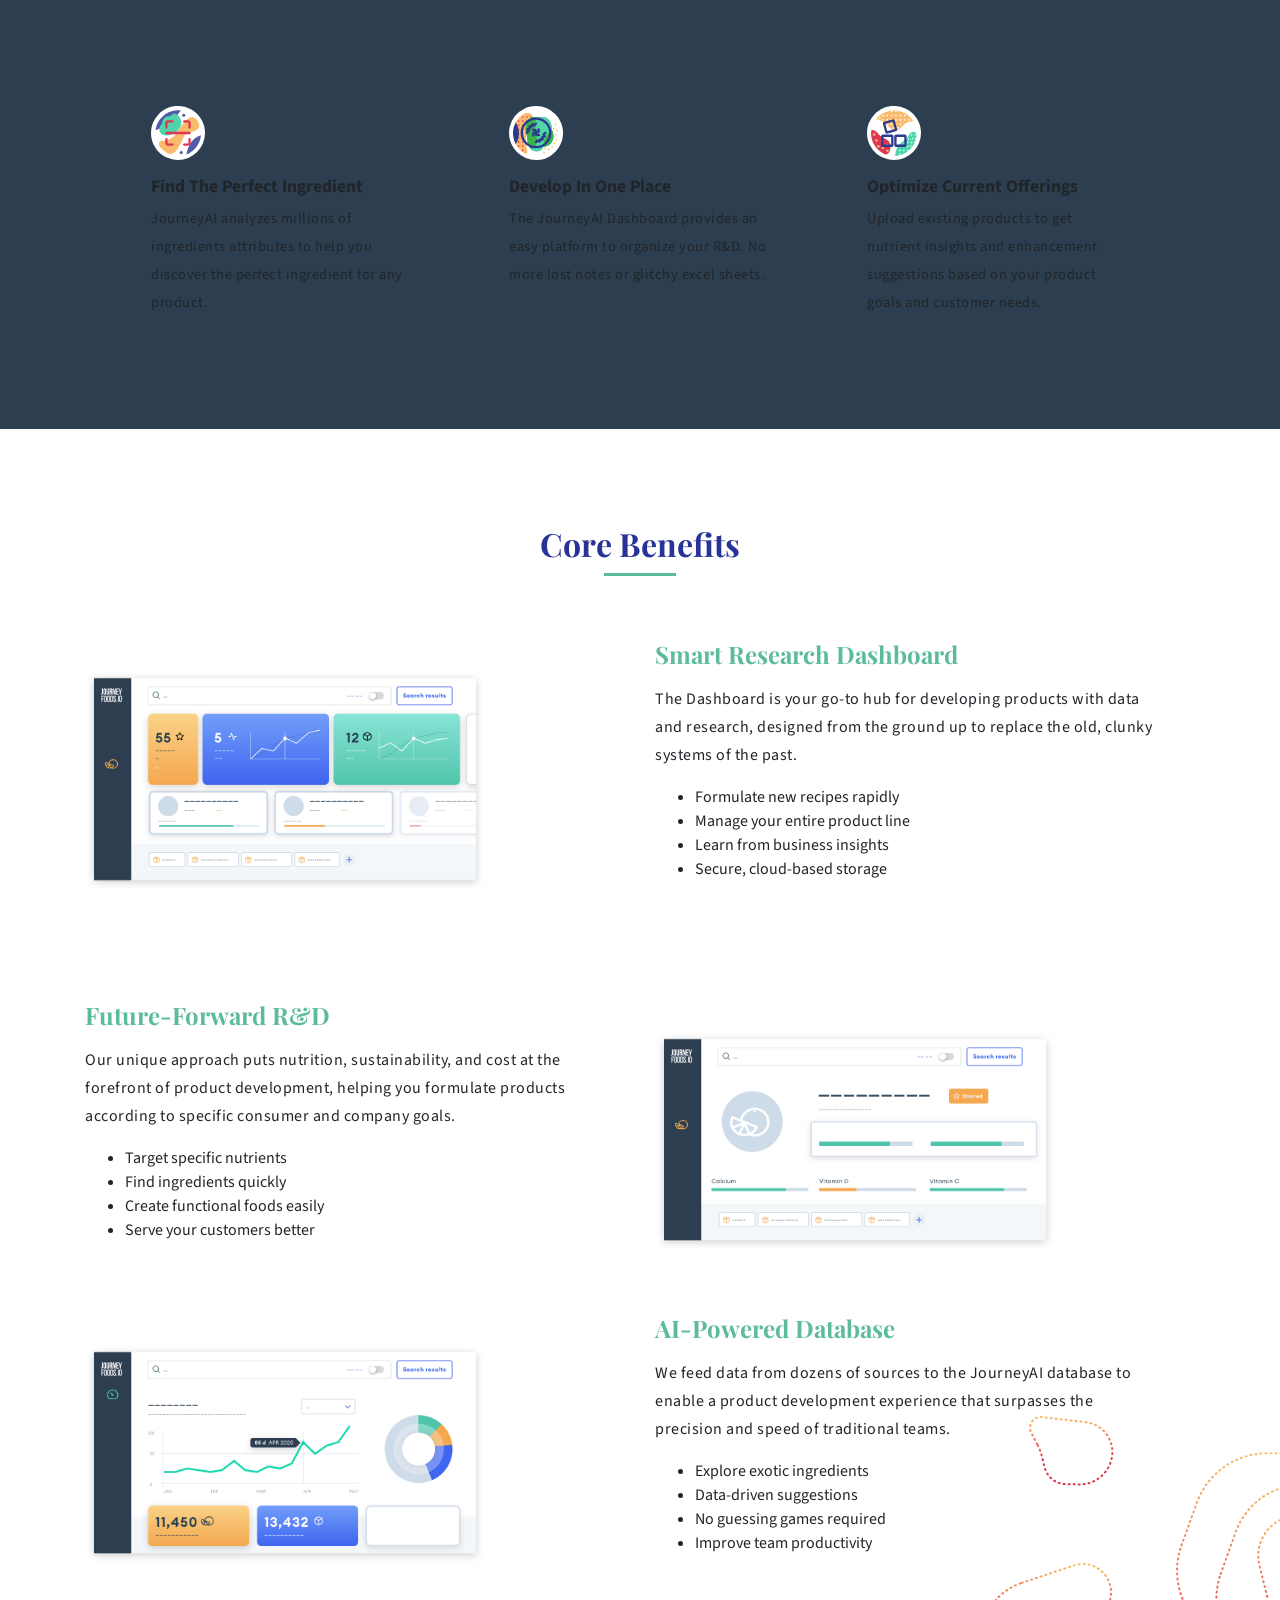
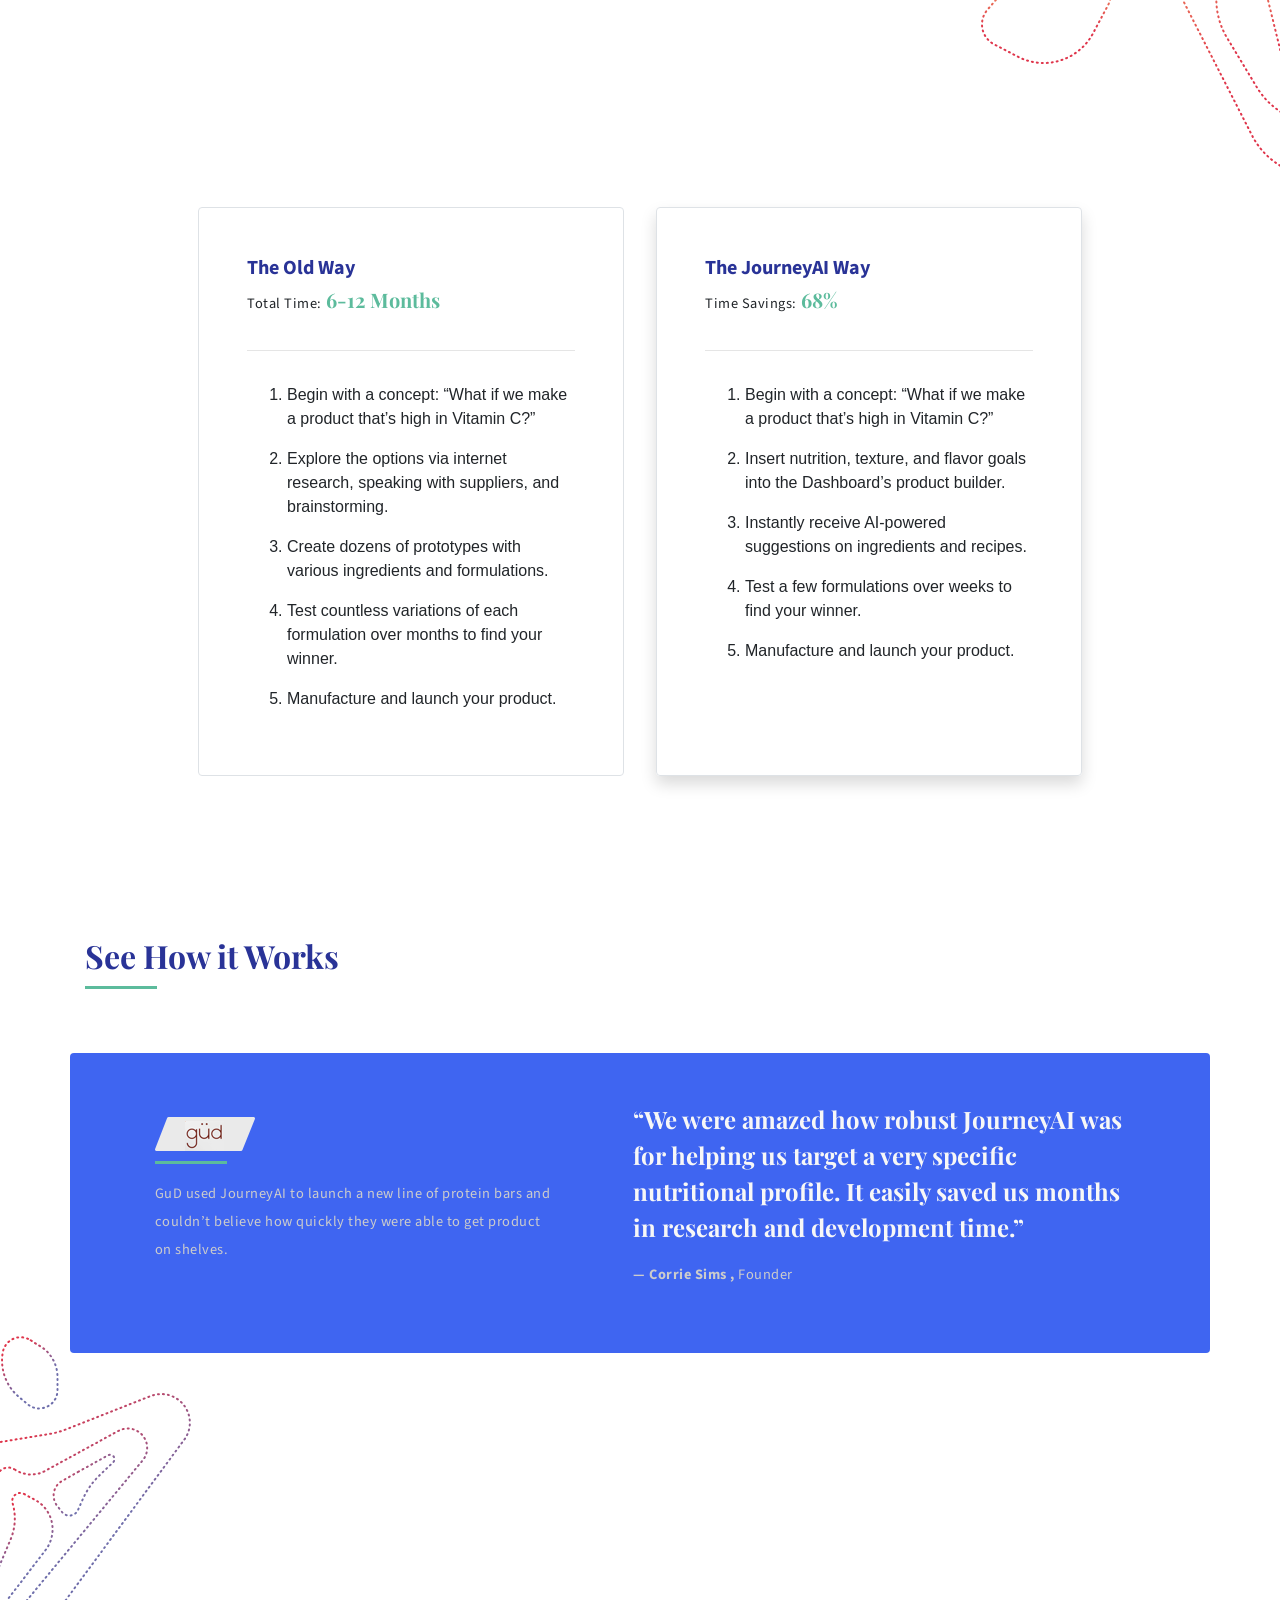
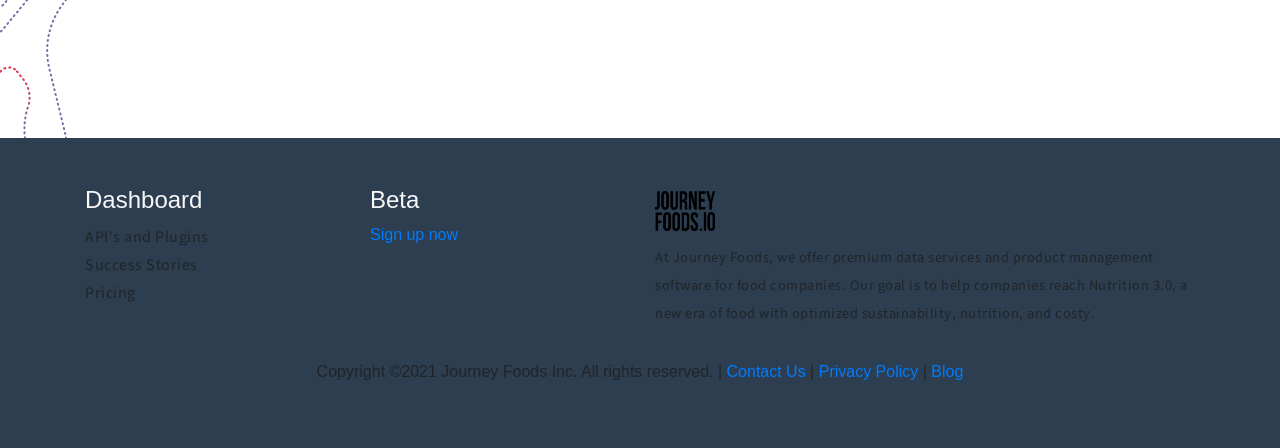
==== commit 27a2d8da: "Update index.html" ====
--- a/index.html
+++ b/index.html
@@ -106,7 +106,7 @@
         <p class="lead mb-4">
           JourneyAI helps food companies operate faster.
         </p>
-        <a href="https://dashboard.journeyfoods.io/inquiry-form" class="btn">Join Now</a>
+        <a href="https://app.journeyfoods.io" class="btn">Join Now</a>
       </div>
     </div>
   </div>
@@ -139,7 +139,7 @@
         </blockquote>
       </div>
       <div class="row justify-content-center align-items-center mt-4">
-       <a href="https://dashboard.journeyfoods.io/inquiry-form" class="btn">Join Now</a>
+       <a href="https://app.journeyfoods.io" class="btn">Join Now</a>
       </div>
 
     </div>
@@ -179,12 +179,12 @@
       <div class="container p-5" data-aos="fade-up" data-aos-duration="1200">
         <div class="how-we-help row text-center text-md-left">
           <div class="col-md-4 p-sm-5 p-md-5">
-            <img class="img-fluid mb-3 mx-auto" src="assets/img/target.svg" alt="Nutrition Forward" width="54" height="54">
+            <img class="img-fluid mb-3 mx-auto" src="assets/img/target.svg" alt="Journey Foods Speed" width="54" height="54">
             <h4>Find The Perfect Ingredient</h4>
             <p>JourneyAI analyzes millions of ingredients attributes to help you discover the perfect ingredient for any product.</p>
           </div>
           <div class="col-md-4 p-sm-5 p-md-5">
-            <img class="img-fluid mb-3 mx-auto" src="assets/img/blend.svg" alt="Nutrition Forward" width="54" height="54">
+            <img class="img-fluid mb-3 mx-auto" src="assets/img/blend.svg" alt="Journey Foods Integratoions" width="54" height="54">
             <h4>Develop In One Place</h4>
             <p>The JourneyAI Dashboard provides an easy platform to organize your R&D. No more lost notes or glitchy excel sheets.</p>
           </div>
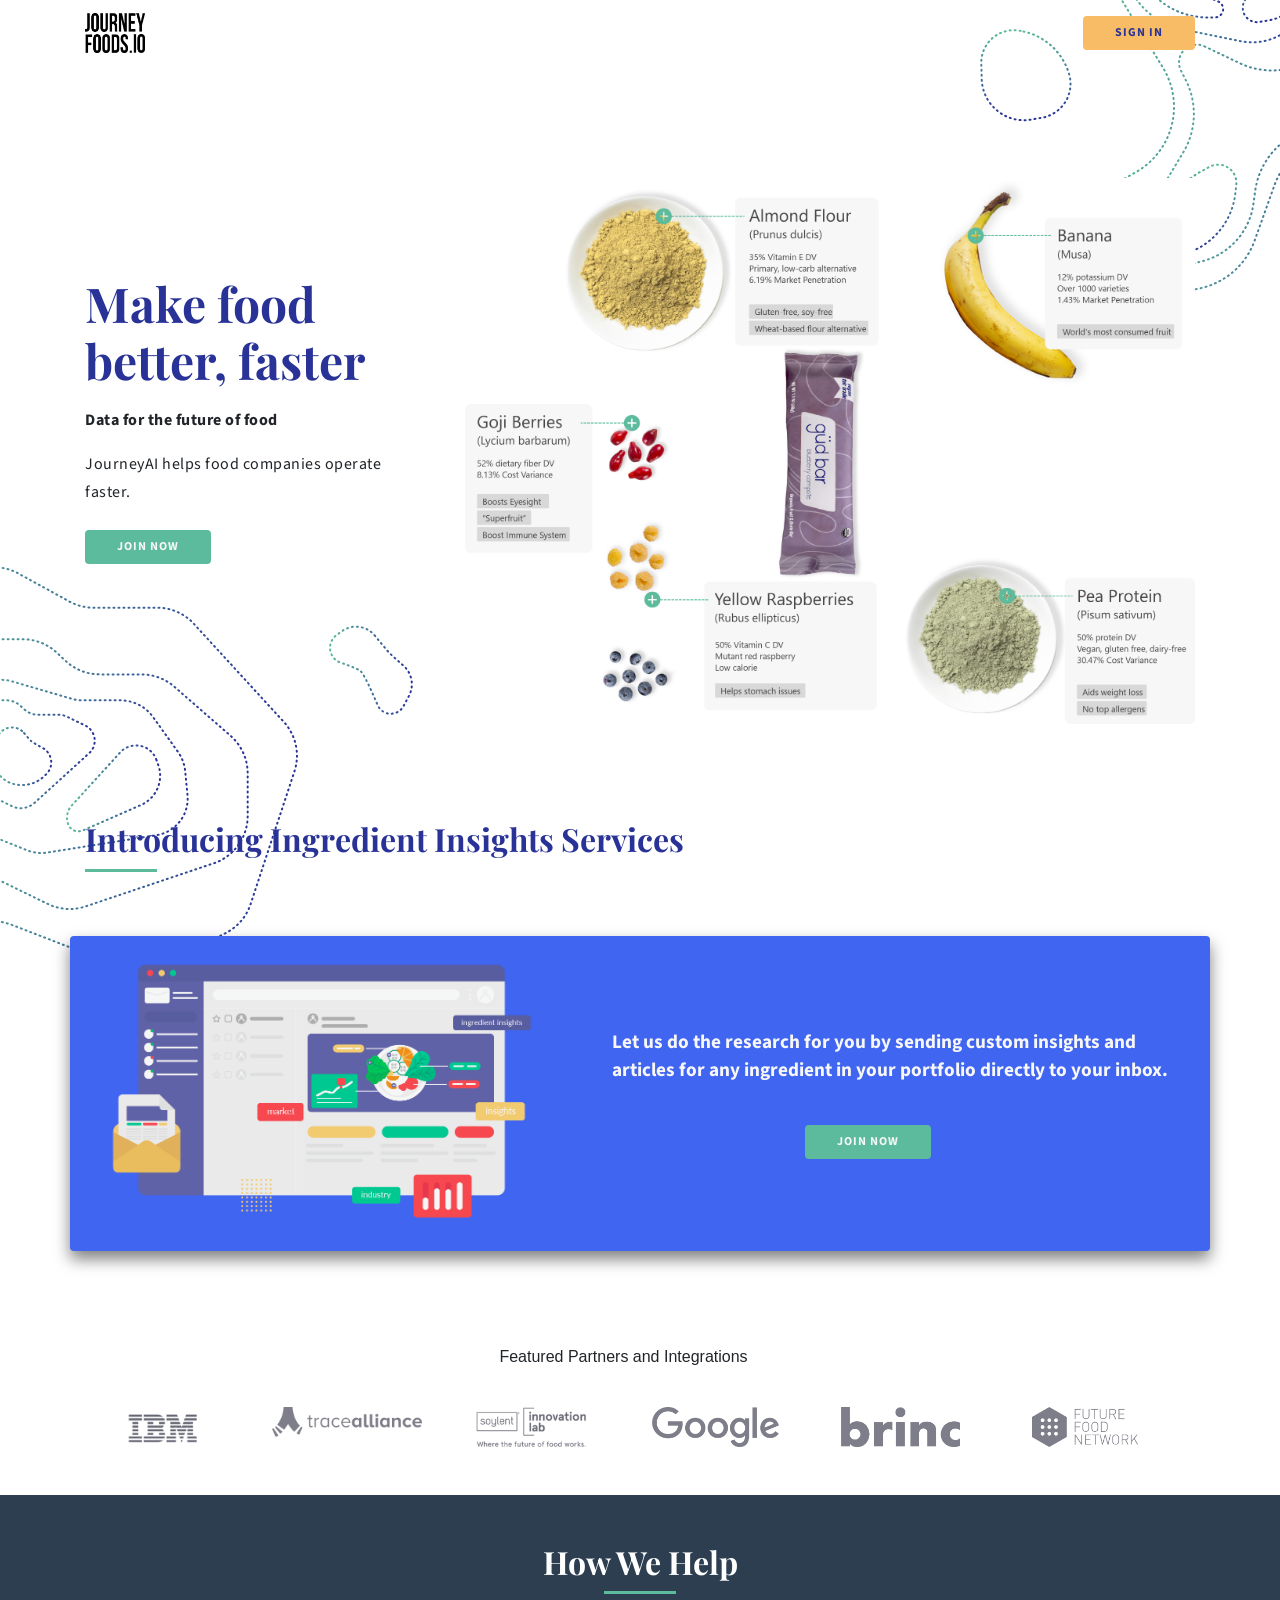
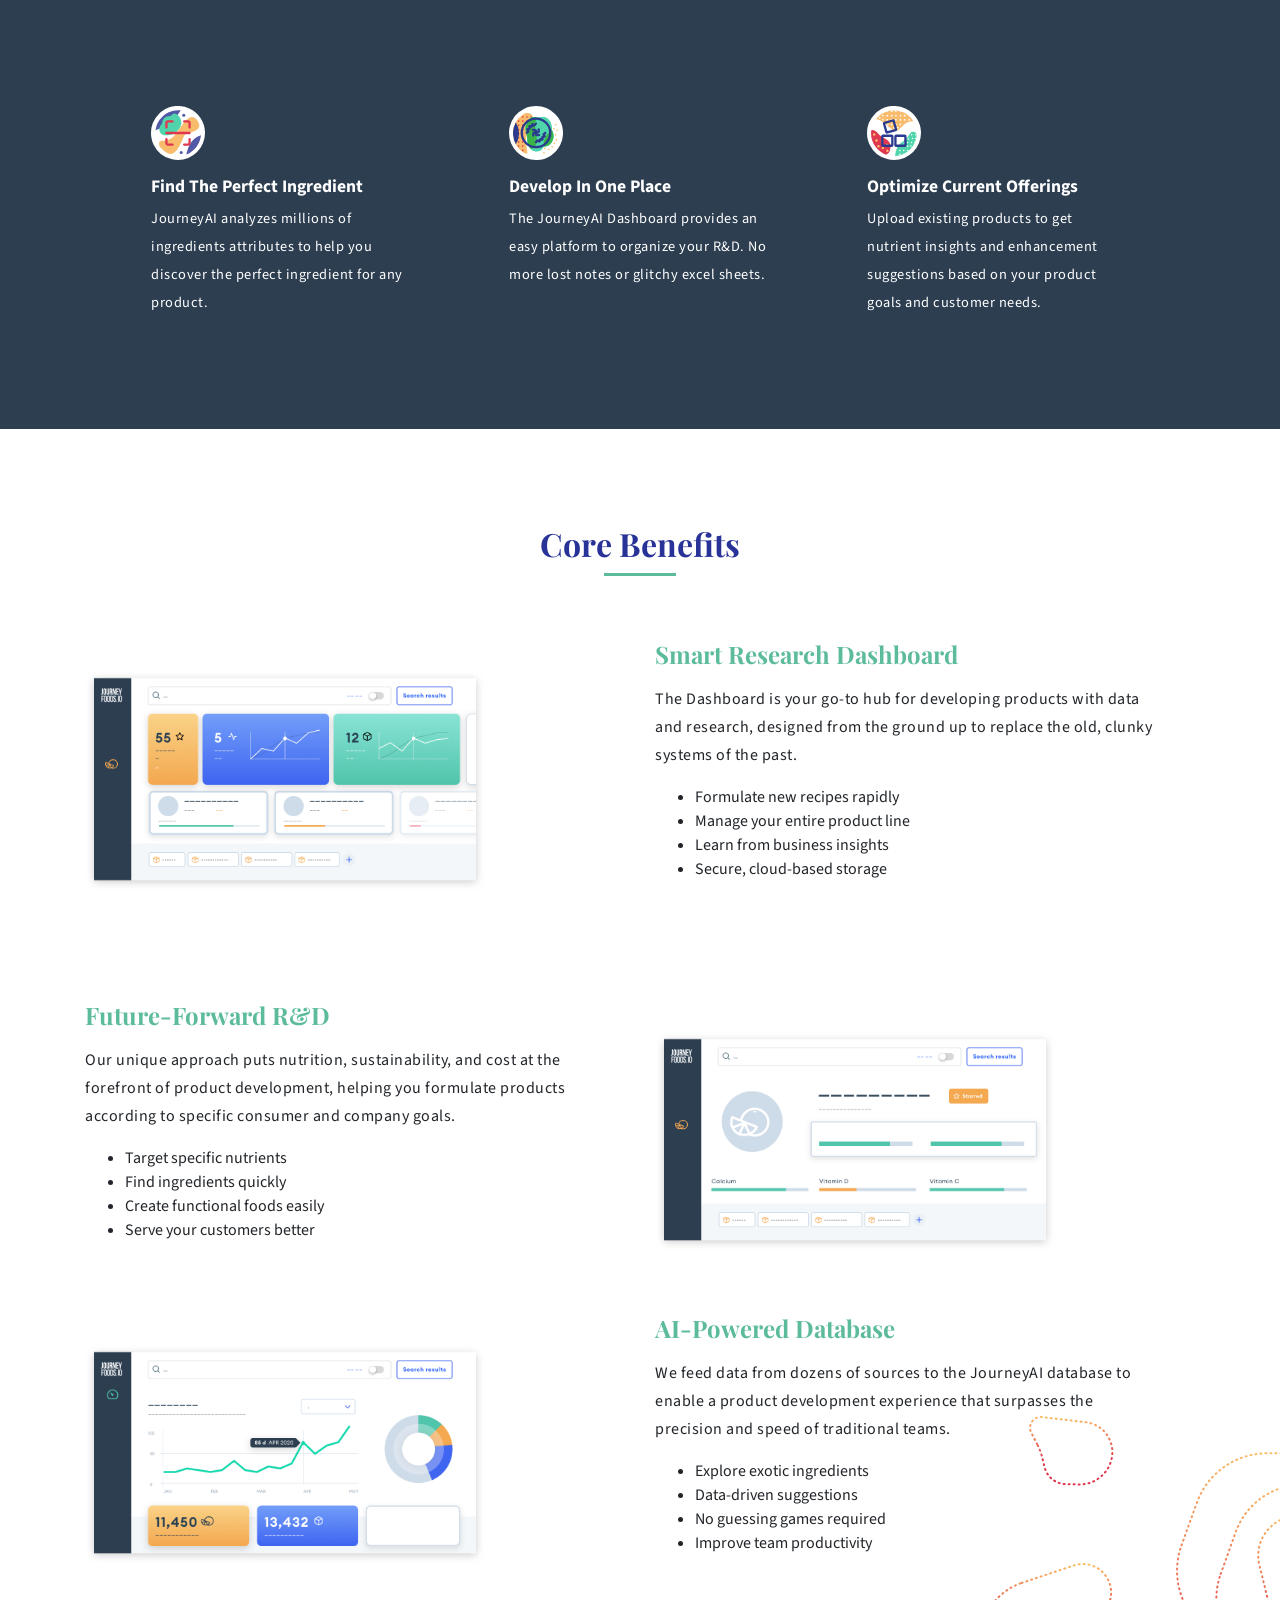
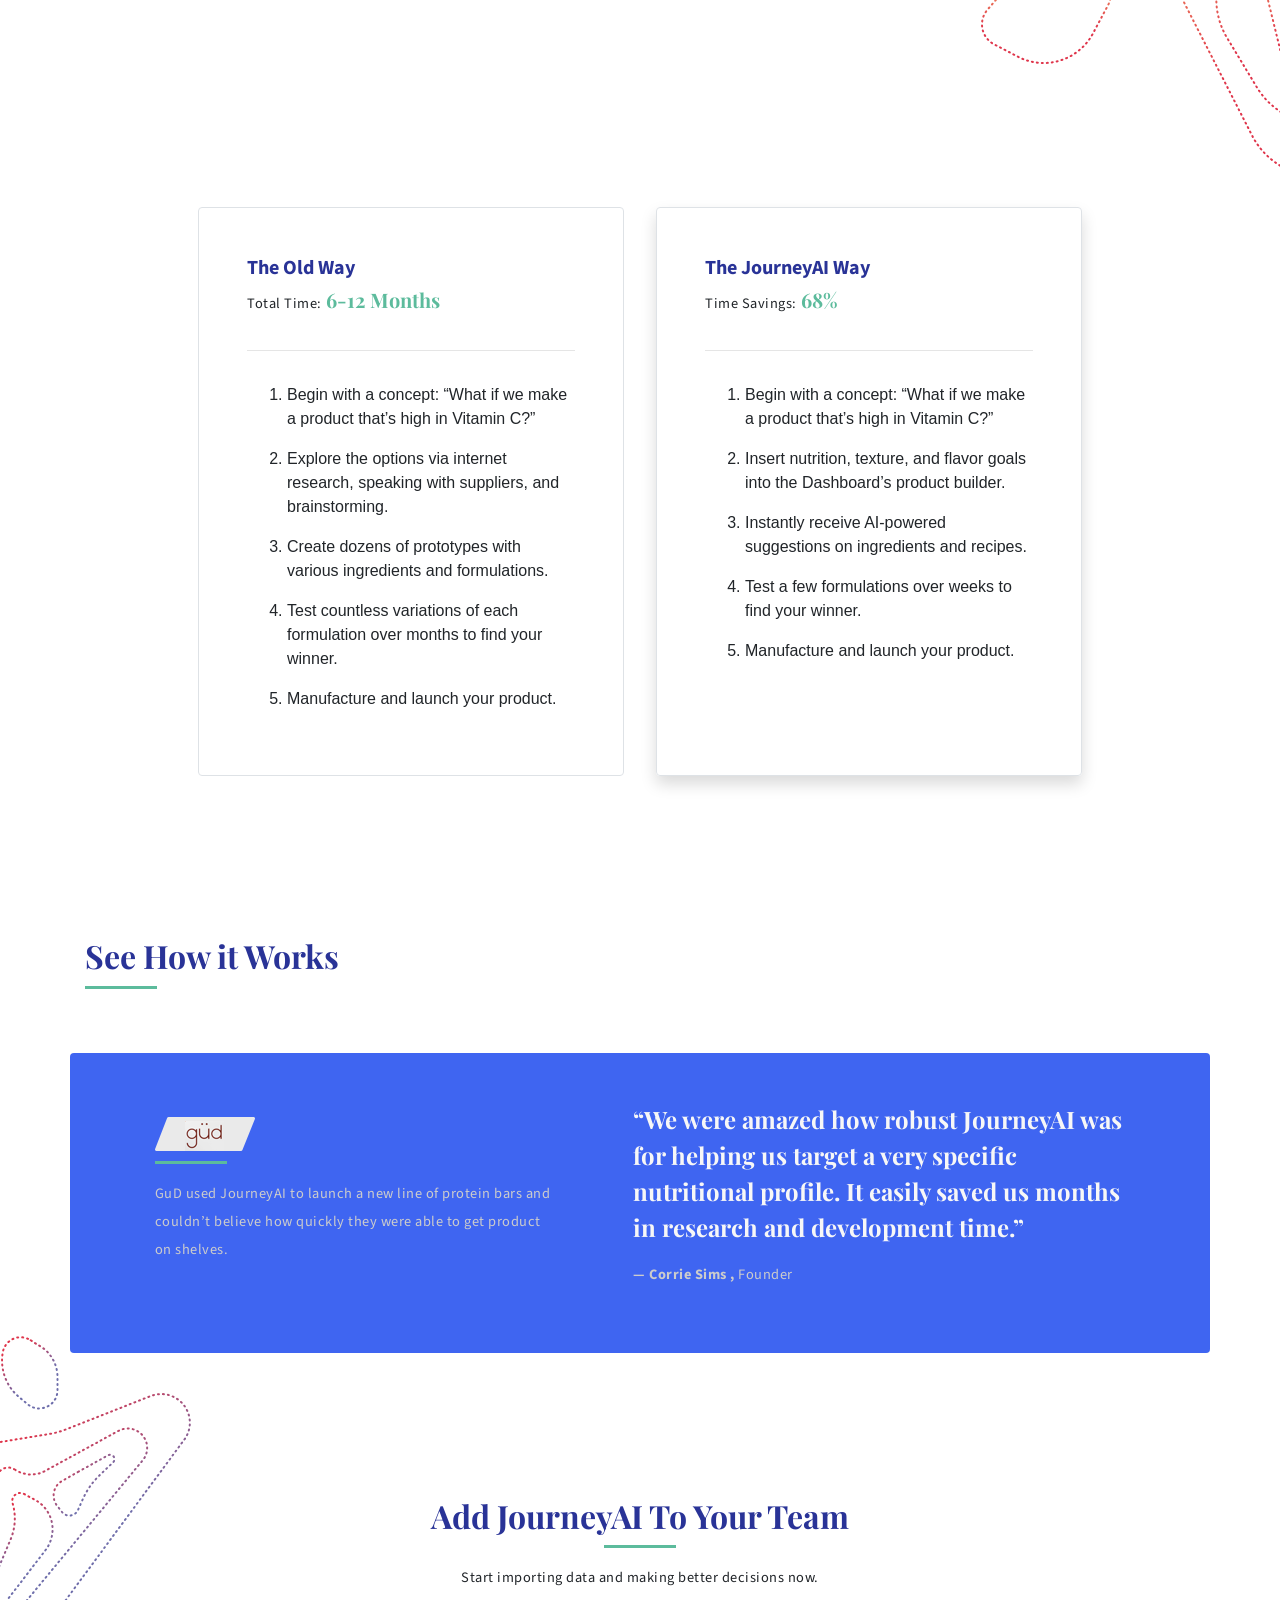
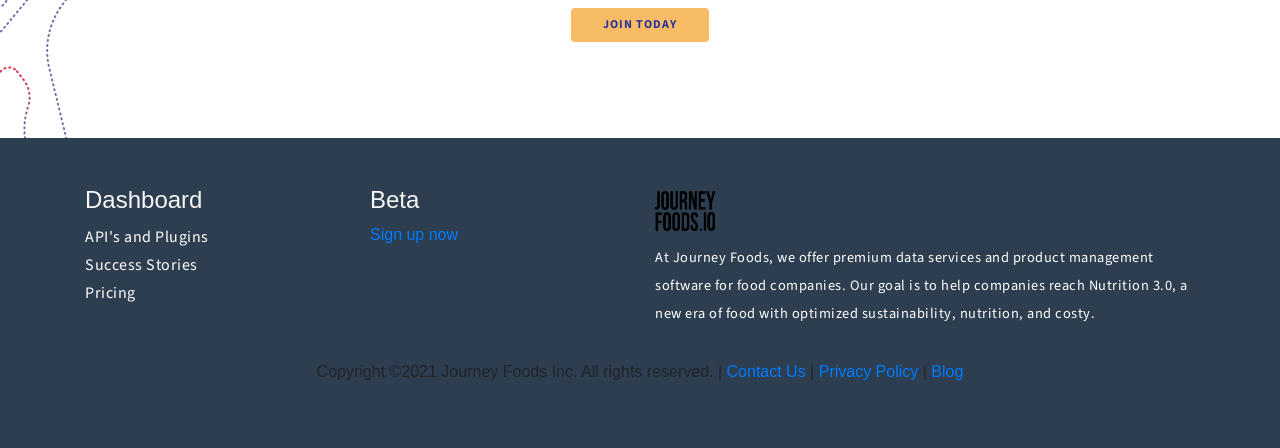
==== commit 6e60df6b: "Added bootstrap 'text-white' class to elements with dark font color on dark backgrounds for better r" ====
--- a/index.html
+++ b/index.html
@@ -169,7 +169,7 @@
 
     <div class="row bg-lightblue">
       <div class="container text-center pt-5">
-        <h2>How We Help</h2>
+        <h2 class="text-white">How We Help</h2>
         <hr class="green-bar">
       </div>
     </div>
@@ -178,17 +178,17 @@
     <div class="row bg-lightblue">
       <div class="container p-5" data-aos="fade-up" data-aos-duration="1200">
         <div class="how-we-help row text-center text-md-left">
-          <div class="col-md-4 p-sm-5 p-md-5">
+          <div class="col-md-4 p-sm-5 p-md-5 text-white">
             <img class="img-fluid mb-3 mx-auto" src="assets/img/target.svg" alt="Journey Foods Speed" width="54" height="54">
             <h4>Find The Perfect Ingredient</h4>
             <p>JourneyAI analyzes millions of ingredients attributes to help you discover the perfect ingredient for any product.</p>
           </div>
-          <div class="col-md-4 p-sm-5 p-md-5">
+          <div class="col-md-4 p-sm-5 p-md-5 text-white">
             <img class="img-fluid mb-3 mx-auto" src="assets/img/blend.svg" alt="Journey Foods Integratoions" width="54" height="54">
             <h4>Develop In One Place</h4>
             <p>The JourneyAI Dashboard provides an easy platform to organize your R&D. No more lost notes or glitchy excel sheets.</p>
           </div>
-          <div class="col-md-4 p-sm-5 p-md-5">
+          <div class="col-md-4 p-sm-5 p-md-5 text-white">
             <img class="img-fluid mb-3 mx-auto" src="assets/img/cube.svg" alt="Nutrition Forward" width="54" height="54">
             <h4>Optimize Current Offerings</h4>
             <p>Upload existing products to get nutrient insights and enhancement suggestions based on your product goals and customer needs.</p>
@@ -387,7 +387,7 @@
           <!-- Links -->
           <h5>Dashboard</h5>
 
-          <ul class="list-unstyled" style="font-color: #ffffff;">
+          <ul class="list-unstyled text-white" style="font-color: #ffffff;">
             <li>
               <p href="#!">API's and Plugins</p>
             </li>
@@ -425,7 +425,7 @@
           <!-- Content -->
           <h5 class="text-uppercase" style="font-color: #ffffff;"><a class="navbar-brand" href="#"><img src="jf-logo.png" width="60" alt="Journey Foods IO Logo">
             </a></h5>
-          <p>At Journey Foods, we offer premium data services and product management software for food companies. Our goal is to help companies
+          <p class="text-white">At Journey Foods, we offer premium data services and product management software for food companies. Our goal is to help companies
             reach Nutrition 3.0, a new era of food with optimized sustainability, nutrition, and costy.</p>
 
         </div>
